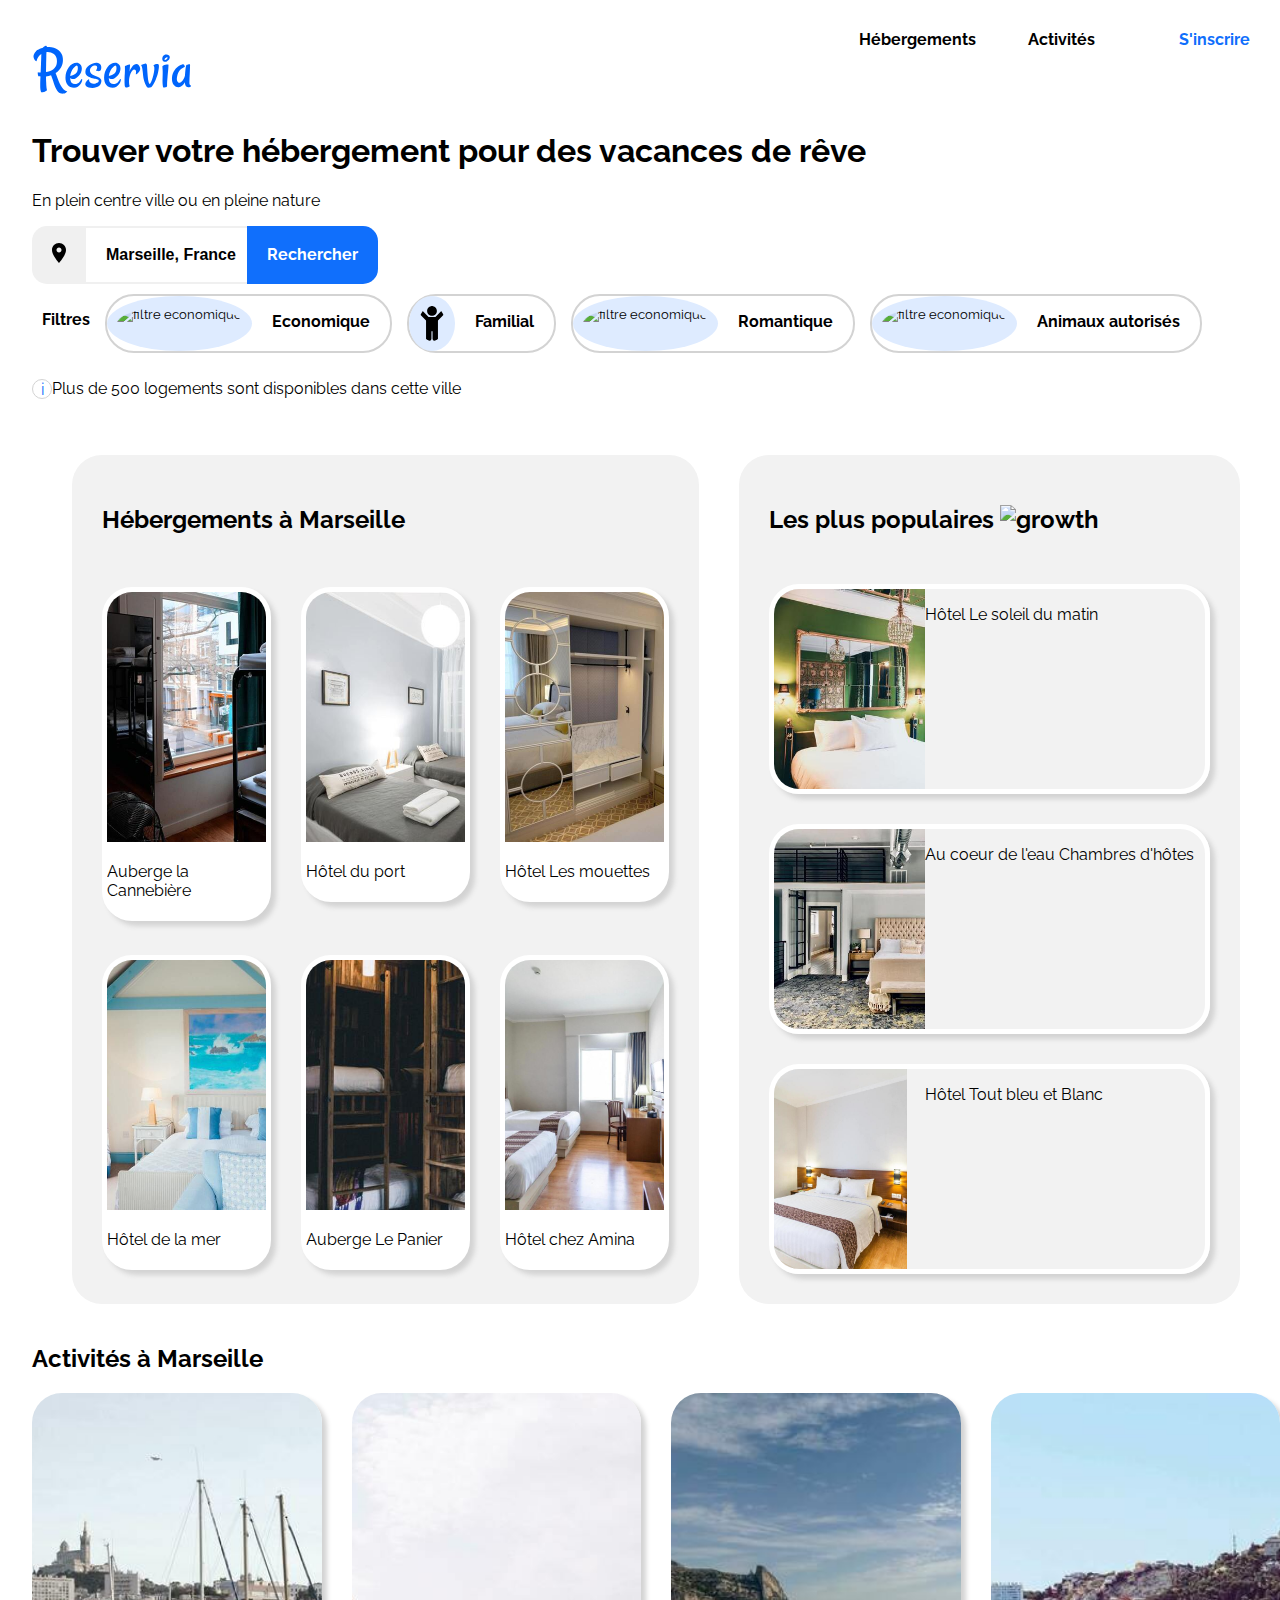
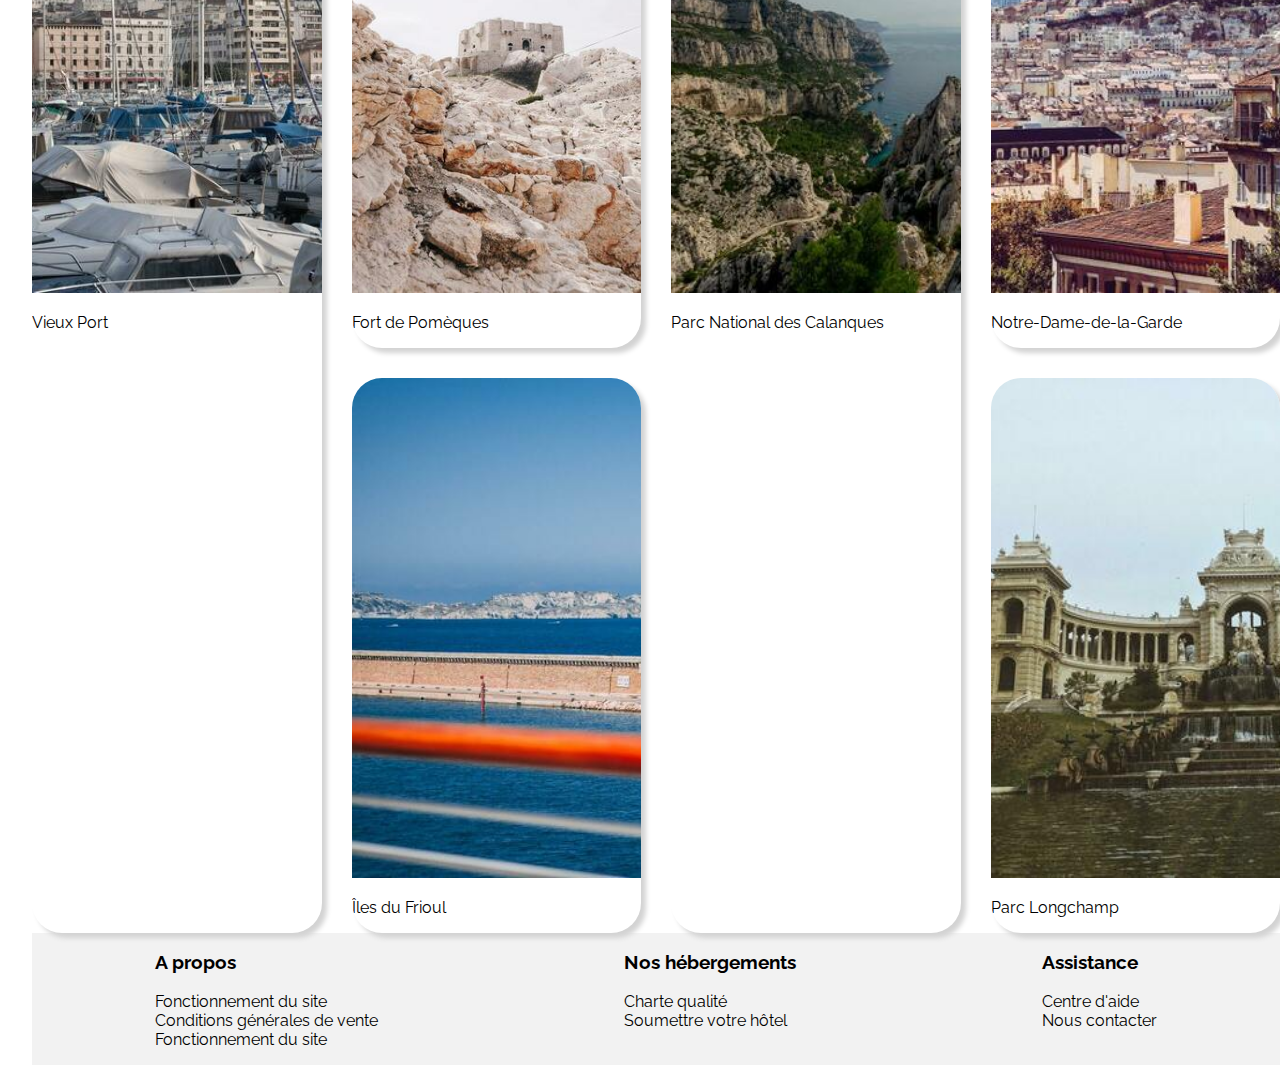
==== index.html @ 299ed6c2 "filtres v2" ====
﻿<!DOCTYPE html>

<html lang="fr">
<head>
    <meta charset="utf-8" />
    <meta name="description" content="Site de location d'hébergement." />
    <meta name="keywords" content="location,hébergement,activité" />
    <meta name="viewport" content="width=device-width, initial-scale=1">
    <title>Reservia</title>
    <link rel="stylesheet" href="https://fonts.googleapis.com/css?family=Raleway">
    <link href="css/main.css" media="screen" rel="stylesheet" type="text/css" />
</head>
<body>

    <header>
        <a class="home" href="#index">
            <img class="logo" src="img/Reservia.svg" alt="reservia logo">
        </a>

        <nav class="menu">
            <a class="menuButton" href="#hebergements">Hébergements</a>
            <a class="menuButton" href="#activity">Activités</a>
        </nav>

        <nav class="sign">
            <a href="#sign">S'inscrire</a>
        </nav>
    </header>

    <main>
        <h1>Trouver votre hébergement pour des vacances de rêve</h1>
        <p>En plein centre ville ou en pleine nature</p>

        <div class="search">
            <div class="geo">
                <img class="iconGeo" src="img/icon/room_black_24dp.svg" alt="geolocalisation" />
            </div>
            <input type="text" class="location" name="localisation" required maxlength="12" size="12" placeholder="Marseille, France" />
            <button type="submit" id="search">Rechercher</button>
        </div>

        <div class="filters">
            <p>
                Filtres
            </p>
            <button type="button" value="filtreEco" id="filtreEco" class="filter">
                <img class="icon" src="img/icon/bill-wave.svg" alt="filtre economique" />
                <p>Economique</p>
            </button>
            <button type="button" value="filtreEco" id="filtreFam" class="filter">
                <img class="icon" src="img/icon/child.svg" alt="filtre economique" />
                <p>Familial</p>
            </button>
            <button type="button" value="filtreEco" id="filtreRom" class="filter">
                <img class="icon" src="img/icon/heart.svg" alt="filtre economique" />
                <p>Romantique</p>
            </button>
            <button type="button" value="filtreEco" id="filtreAni" class="filter">
                <img class="icon" src="img/icon/Dog.svg" alt="filtre economique" />
                <p>Animaux autorisés</p>
            </button>
        </div>

        <div class="infoResult">
            <p class="info">i</p>
            <p>Plus de 500 logements sont disponibles dans cette ville</p>
        </div>

        <section class="housing" id="hebergements">
            <div class="mainHousing">
                <h2>Hébergements à Marseille</h2>
                <a href="#h01">
                    <div class="mainHouse" id="house01">

                        <img class="mainHouseImg" src="img/house/marcus-loke-WQJvWU_HZFo-unsplash.jpg" alt="house">
                        <div>
                            <p>Auberge la Cannebière</p>
                        </div>

                    </div>
                </a>
                <a href="#h02">
                    <div class="mainHouse">

                        <img class="mainHouseImg" src="img/house/fred-kleber-gTbaxaVLvsg-unsplash.jpg" alt="house">
                        <div>
                            <p>Hôtel du port</p>
                        </div>

                    </div>
                </a>
                <a href="#h03">
                    <div class="mainHouse">

                        <img class="mainHouseImg" src="img/house/reisetopia-B8WIgxA_PFU-unsplash.jpg" alt="house">
                        <div>
                            <p>Hôtel Les mouettes</p>
                        </div>

                    </div>
                </a>
                <a href="#h04">
                    <div class="mainHouse">

                        <img class="mainHouseImg" src="img/house/annie-spratt-Eg1qcIitAuA-unsplash.jpg" alt="house">
                        <div>
                            <p>Hôtel de la mer</p>
                        </div>

                    </div>
                </a>
                <a href="#h05">
                    <div class="mainHouse">

                        <img class="mainHouseImg" src="img/house/nicate-lee-kT-ZyaiwBe0-unsplash.jpg" alt="house">
                        <div>
                            <p>Auberge Le Panier</p>
                        </div>

                    </div>
                </a>
                <a href="#h06">
                    <div class="mainHouse">

                        <img class="mainHouseImg" src="img/house/febrian-zakaria-M6S1WvfW68A-unsplash.jpg" alt="house">
                        <div>
                            <p>Hôtel chez Amina</p>
                        </div>

                    </div>
                </a>

            </div>
            <div class="trendHousing">
                <h2>
                    Les plus populaires
                    <img class="trendIcon" src="img/Icon/growth.svg" alt="growth" />
                </h2>
                <a href="#h07">
                    <div class="trendHouse">
                        <img class="trendHouseImg" src="img/house/emile-guillemot-Bj_rcSC5XfE-unsplash.jpg" alt="house">
                        <div class="description">
                            <p>Hôtel Le soleil du matin</p>
                        </div>
                    </div>
                </a>
                <a href="#h08">
                    <div class="trendHouse">
                        <img class="trendHouseImg" src="img/house/aw-creative-VGs8z60yT2c-unsplash.jpg" alt="house">
                        <div class="description">
                            <p>Au coeur de l'eau Chambres d'hôtes</p>
                        </div>
                    </div>
                </a>
                <a href="#h09">
                    <div class="trendHouse">
                        <img class="trendHouseImg" src="img/house/febrian-zakaria-sjvU0THccQA-unsplash.jpg" alt="house">
                        <div class="description">
                            <p>Hôtel Tout bleu et Blanc</p>
                        </div>
                    </div>
                    </a>
            </div>
        </section>

        <section id="activity">
            <h2>Activités à Marseille</h2>
            <div class="activity">
                <div class="activities" id="act01">
                    <img class="activitiesImg" src="img/activity/reno-laithienne-QUgJhdY5Fyk-unsplash.jpg" alt="house">
                    <div class="description">
                        <p>Vieux Port</p>
                    </div>
                </div>
                <div class="activities" id="act02">
                        <img class="activitiesImg" src="img/activity/paul-hermann-QFTrLdQIRhI-unsplash.jpg" alt="house">
                        <div class="description">
                            <p>Fort de Pomèques</p>
                        </div>
                </div>
                <div class="activities" id="act03">
                        <img class="activitiesImg" src="img/activity/kevin-hikari-rV_Qd1l-VXg-unsplash.jpg" alt="house">
                        <div class="description">
                            <p>Îles du Frioul</p>
                        </div>
                </div>
                <div class="activities" id="act04">
                    <img class="activitiesImg" src="img/activity/kilyan-sockalingum-NR8-cBCN3aI-unsplash.jpg" alt="house">
                    <div class="description">
                        <p>Parc National des Calanques</p>
                    </div>
                </div>
                <div class="activities" id="act05">
                        <img class="activitiesImg" src="img/activity/florian-wehde-xW9e8gdotxI-unsplash.jpg" alt="house">
                        <div class="description">
                            <p>Notre-Dame-de-la-Garde</p>
                        </div>
                </div>
                <div class="activities" id="act06">
                        <img class="activitiesImg" src="img/activity/lena-paulin-wH2-EJoDcV0-unsplash.jpg" alt="house">
                        <div class="description">
                            <p>Parc Longchamp</p>
                        </div>
                </div>
            </div>
        </section>

    </main>

    <footer>
        <div>
            <h3>A propos</h3>
            <ul>
                <li><a href="#a">Fonctionnement du site</a></li>
                <li><a href="#b">Conditions générales de vente</a></li>
                <li><a href="#c">Fonctionnement du site</a></li>
            </ul>
        </div>
        <div>
            <h3>Nos hébergements</h3>
            <ul>
                <li><a href="#d">Charte qualité</a></li>
                <li><a href="#e">Soumettre votre hôtel</a></li>
            </ul>
        </div>
        <div>
            <h3>Assistance</h3>
            <ul>
                <li><a href="#f">Centre d'aide</a></li>
                <li><a href="#g">Nous contacter</a></li>
            </ul>
        </div>
    </footer>

</body>
</html>
---- css/main.css ----
html {
    font-size: 100%;
}
body {
    font-family: 'Raleway', sans-serif;
    margin: 0;
    margin-left: 2rem;
}
header {
    display: flex;
    
}

footer {
    display: flex;
    justify-content: space-around;
    width: 100%;
    background-color: rgb(242,242,242);
}

a {
    text-decoration: none;
    color: black;
}
nav {
    margin: 30px;
}
ul {
    list-style: none;
    padding: 0;
}

button {
    font-family: 'Raleway', sans-serif;
}
input {
    font-size: 1em;
    font-weight: bold;
    padding-left: 20px;
}
input::placeholder{
    color:black;
}
.logo {
    max-width: 100%;
    height: 75px;
    margin-top:2rem;
}

.home {
    order: 1;
    flex-grow: 1;
}

.menu {
    font-weight: bold;
    order: 2;
}

.sign {
    font-weight: bold;
    order: 3;
}
    .sign a {
        color: rgb(16,111,252);
    }
.menuButton {
    padding: 1.5rem 1.5rem;
    padding-top:28px;
    border-block-start: 2px solid transparent;
    background-color: transparent;
    
}

    .menuButton:hover {
        color: rgb(16,111,252);
        border-block-start: 2px solid rgb(16,111,252);
    }

.search {
    
    display: inline-flex;
}
.geo {
    background-color:rgb(240,240,240);
    border-radius: 15px 0 0 15px;
    padding: 15px 15px;   
}
.location {
    border: none;
    border-bottom: 2px solid rgb(240,240,240);
    border-top: 2px solid rgb(240,240,240);
    height: 52px;
    
}

#search {
    background-color: rgb(16,111,252);
    border: none;
    border-radius: 0 15px 15px 0;
    color: white;
    padding: 15px 20px;
    text-align: center;
    text-decoration: none;
    font-size: 1em;
    font-weight: bold;
    }

.icon {
    height: 35px;
    border-radius: 50%;
    padding: 10px;
    background-color: rgb(222,235,255);
}

.trendIcon {
    height: 30px;
}

.filters {
    display: flex;
    flex-wrap: wrap;
    margin: 10px;
    gap: 15px;
    
}

.filter {
    display: flex;
    border-radius: 29px;
    border: 2px solid lightgrey;
    padding: 0px;
    background-color: white;
    padding-right: 20px;
   
}
.filter p {
    vertical-align: middle;
    font-size: 16px;
    font-weight: bold;
    padding-left: 20px;
}
.filters p {
    font-weight: bold;
}
    .filter:hover {
        background-color: rgb(222,235,255);
    }

.info {
    height: 18px;
    width: 18px;
    border-radius: 50%;
    border: solid 1px lightgrey;
    text-align: center;
    color: rgb(16,111,252);
}

.infoResult {
    display: flex;
}

.housing {
    display: flex;
    gap: 40px;
    margin: 40px;
}

.mainHousing h2 {
    grid-column: 1/4;
}

.trendHousing h2 {
    grid-column: 1/2;
}

.mainHousing {
    display: grid;
    grid-template-columns: 1fr 1fr 1fr;
    grid-gap: 30px;
    width: 60%;
    background-color: rgb(242,242,242);
    border-radius: 30px;
    padding: 30px;
}

.mainHouse {
    background-color: white;
    border: solid white 5px;
    border-radius: 30px;
    box-shadow: 5px 5px 5px lightgrey;
    overflow: hidden;
}
.mainHouseImg {
    max-width: 100%;
    height: 250px;
    object-fit: cover;
    object-position: 20%;
}

.trendHousing {
    display: grid;
    grid-template: 1fr;
    background-color: rgb(242,242,242);
    border-radius: 30px;
    padding: 30px;
    grid-gap: 30px;
    
}


.trendHouse {
    display: grid;
    grid-template-columns:35% 65%;
    border: solid white 5px;
    border-radius: 30px;
    box-shadow: 5px 5px 5px lightgrey;
    overflow: hidden;
    height: 200px;

}


.trendHouseImg {
    max-width: 100%;
    height: 200px;
    object-fit: cover;
    object-position: 20% ;
}

.description {
    

}
.activity {
    display: grid;
    grid-template-columns: 1fr 1fr 1fr 1fr;
    grid-auto-rows: minmax(100px, auto);
    grid-gap: 30px;
    width: 100%;
}

.activities {
    overflow: hidden;
    border-radius: 30px;
    box-shadow: 5px 5px 5px lightgrey;
}

#act01 {
    grid-column: 1;
    grid-row: 1/3;
}

#act02 {
    grid-column: 2;
    grid-row: 1;
}

#act03 {
    grid-column: 2;
    grid-row: 2;
}

#act04 {
    grid-column: 3;
    grid-row: 1/3;
}

#act05 {
    grid-column: 4;
    grid-row: 1;
}

#act06 {
    grid-column: 4;
    grid-row: 2;
}

.activitiesImg {
    max-width: 100%;
    height: 500px;
    object-fit: cover;
    object-position: 20%;
}


/*Smartphone*/
@media (max-width: 767.98px) {
    header{
        width:100%;
    }
    main {
        margin: 5px;
    }

    header {
        flex-wrap: wrap;
        justify-content: space-between;
    }
    footer {
        display: block;
        
    }
    .logo {
        max-width: 100%;
        height: 75px;
        margin: 5px;
    }

    .home {
        order: 1;
    }

    .menu {
        order: 3;
        width: 100%;
        display: flex;
        justify-content: space-around;
    }

    .sign {
        order: 2;
        margin: 5px;
    }

    .menuButton {
        width: 100%;
        border-block-end: 2px solid lightgrey;
    }

        .menuButton:hover {
            color: rgb(16,111,252);
            border-block-start: hidden;
            border-block-end: 2px solid rgb(16,111,252);
        }

    .housing {
        display: flex;
        flex-wrap: wrap-reverse;
    }

    .mainHousing h2 {
        grid-column: 1/2;
    }

    .mainHousing {
        width: 100%;
        grid-template-columns: 1fr;
    }

    .mainHouse {
        width: 100%;
    }

    .trendHousing {
        width: 100%;
    }
    .activity {
        display: block;
        width:100%;
        
    }
    
}

/*Tablet*/
@media (max-width: 991.98px) {
}
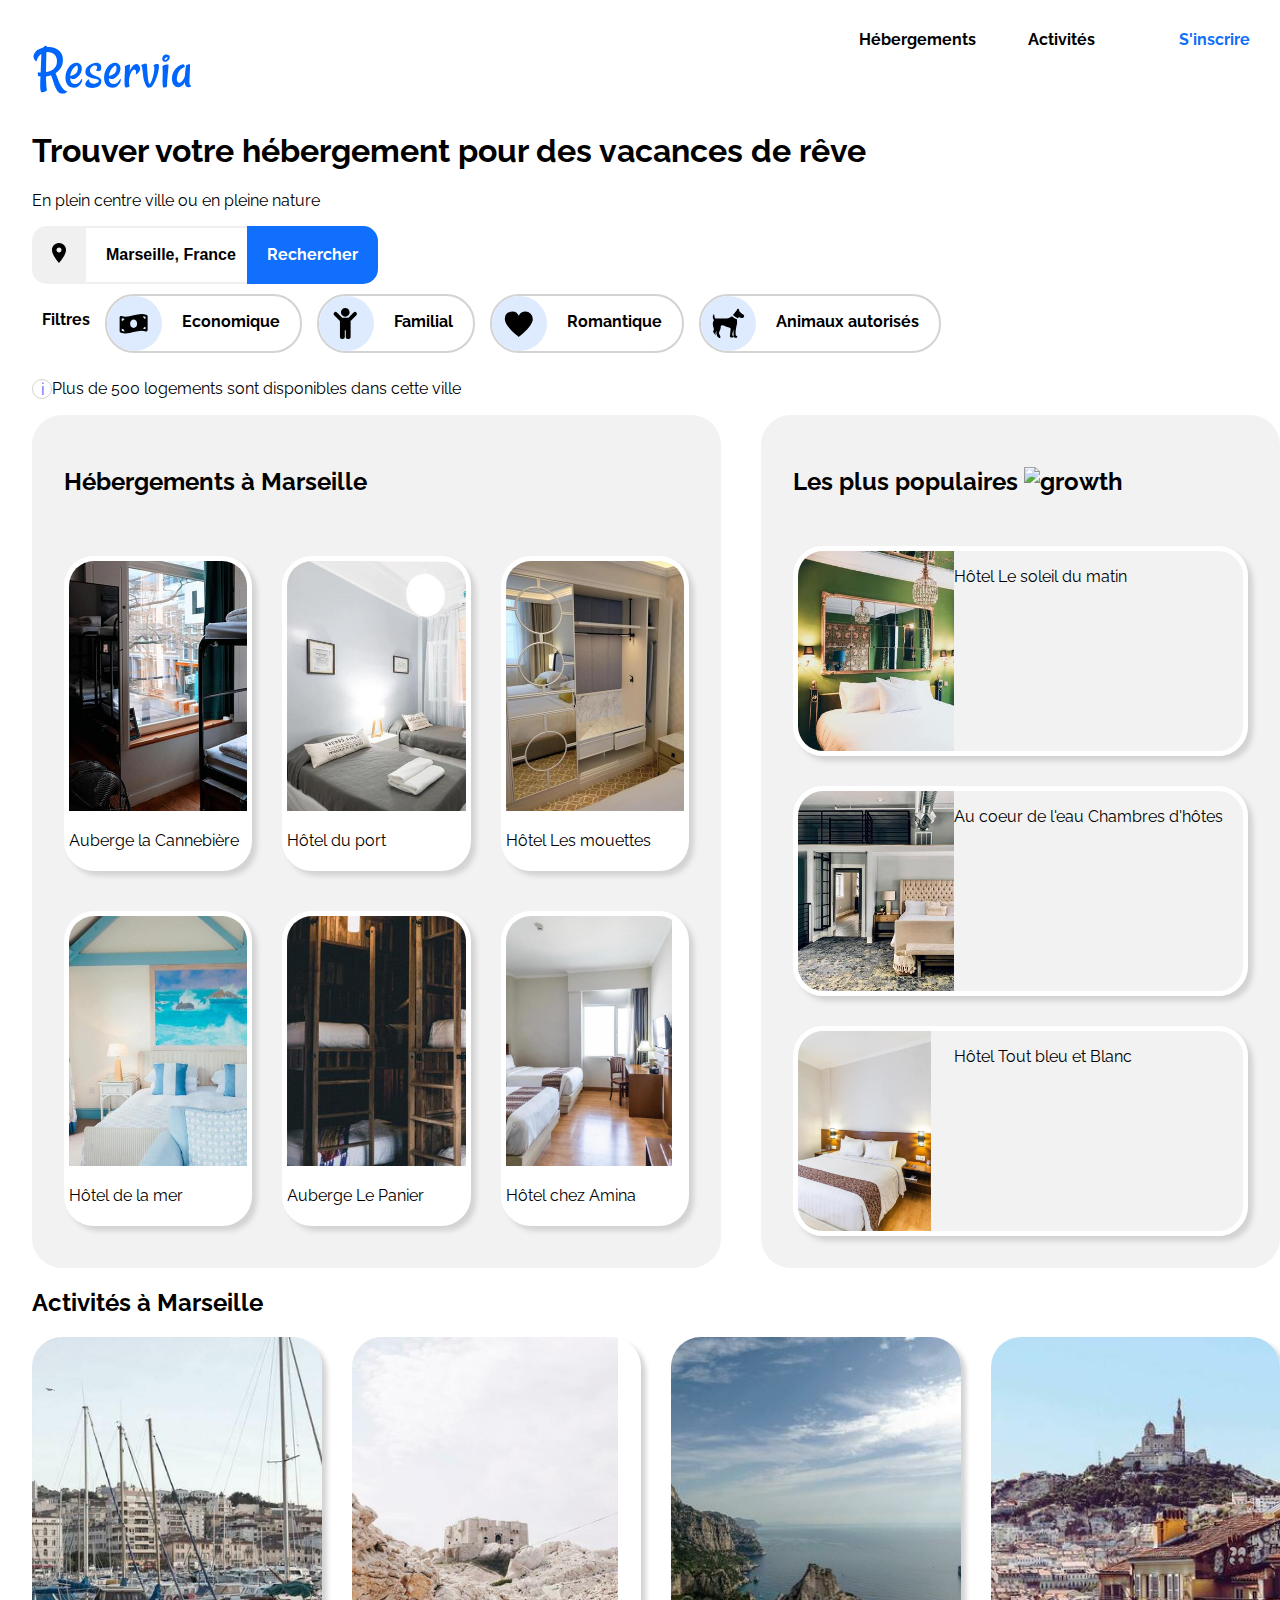
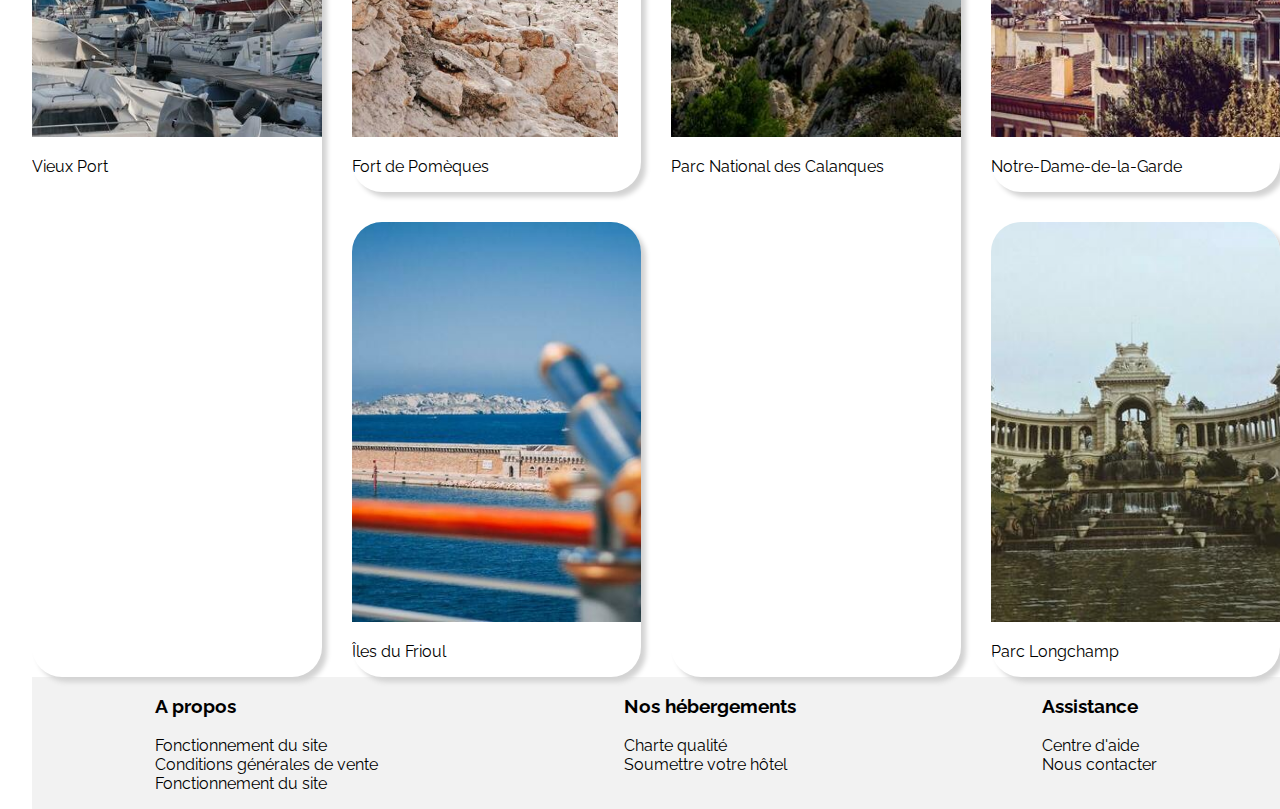
==== commit acbb2be8: "responsive smartphone v1" ====
--- a/index.html
+++ b/index.html
@@ -44,7 +44,7 @@
                 Filtres
             </p>
             <button type="button" value="filtreEco" id="filtreEco" class="filter">
-                <img class="icon" src="img/icon/bill-wave.svg" alt="filtre economique" />
+                <img class="icon" src="img/icon/money-bill-wave.svg" alt="filtre economique" />
                 <p>Economique</p>
             </button>
             <button type="button" value="filtreEco" id="filtreFam" class="filter">
--- a/css/main.css
+++ b/css/main.css
@@ -8,8 +8,7 @@
 }
 header {
     display: flex;
-    
-}
+    }
 
 footer {
     display: flex;
@@ -109,6 +108,7 @@
 .icon {
     height: 35px;
     border-radius: 50%;
+    border-color:transparent;
     padding: 10px;
     background-color: rgb(222,235,255);
 }
@@ -163,7 +163,7 @@
 .housing {
     display: flex;
     gap: 40px;
-    margin: 40px;
+    
 }
 
 .mainHousing h2 {
@@ -181,7 +181,7 @@
     width: 60%;
     background-color: rgb(242,242,242);
     border-radius: 30px;
-    padding: 30px;
+    padding: 2rem;
 }
 
 .mainHouse {
@@ -203,9 +203,8 @@
     grid-template: 1fr;
     background-color: rgb(242,242,242);
     border-radius: 30px;
-    padding: 30px;
     grid-gap: 30px;
-    
+    padding:2rem;
 }
 
 
@@ -278,19 +277,22 @@
 
 .activitiesImg {
     max-width: 100%;
-    height: 500px;
+    height: 400px;
     object-fit: cover;
-    object-position: 20%;
+    
 }
 
 
 /*Smartphone*/
 @media (max-width: 767.98px) {
+    body {
+        margin-left: 0rem;
+    }
     header{
         width:100%;
     }
     main {
-        margin: 5px;
+        
     }
 
     header {
@@ -344,8 +346,10 @@
     }
 
     .mainHousing {
-        width: 100%;
-        grid-template-columns: 1fr;
+        display: block;
+        width: 100%;
+        padding: 1rem;
+        background-color: white;
     }
 
     .mainHouse {
@@ -353,7 +357,11 @@
     }
 
     .trendHousing {
-        width: 100%;
+        display: block;
+        width: 100%;
+        background-color: rgb(242,242,242);
+        border-radius: 0;
+        padding: 1rem;
     }
     .activity {
         display: block;
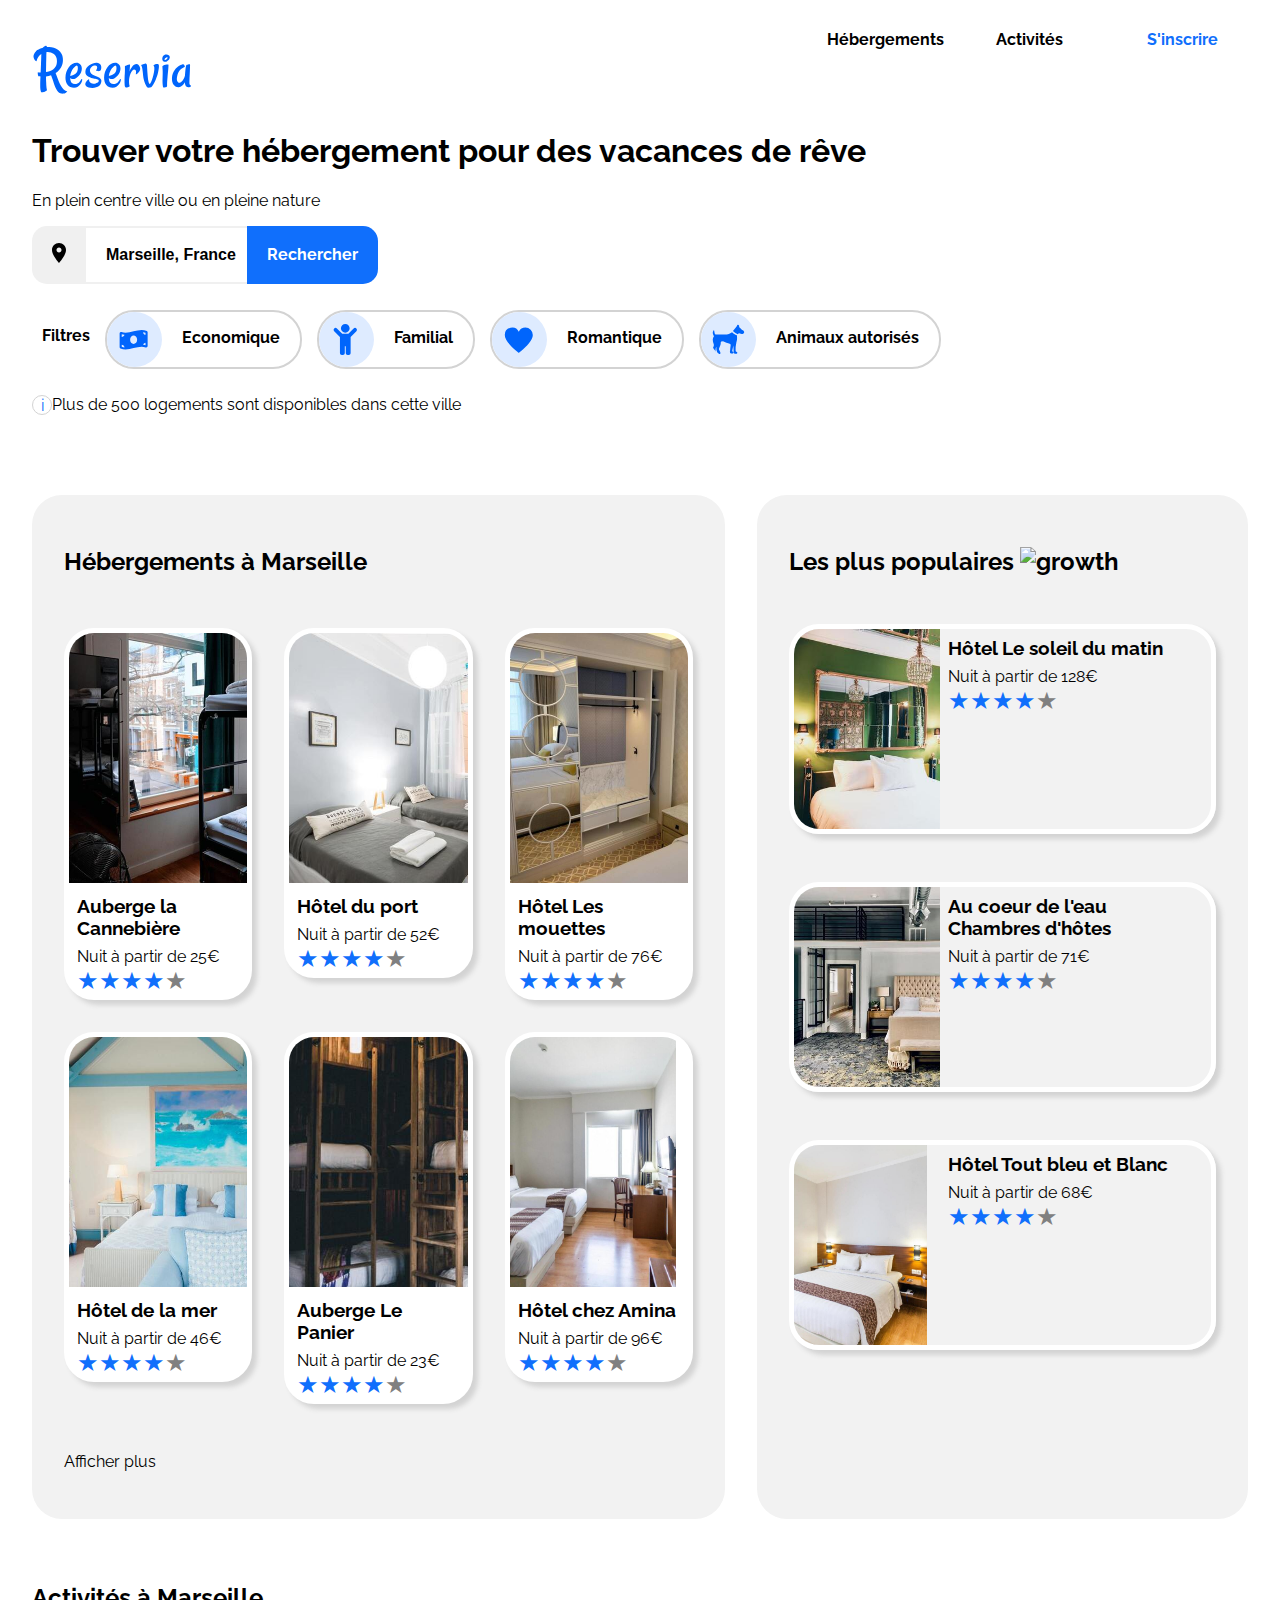
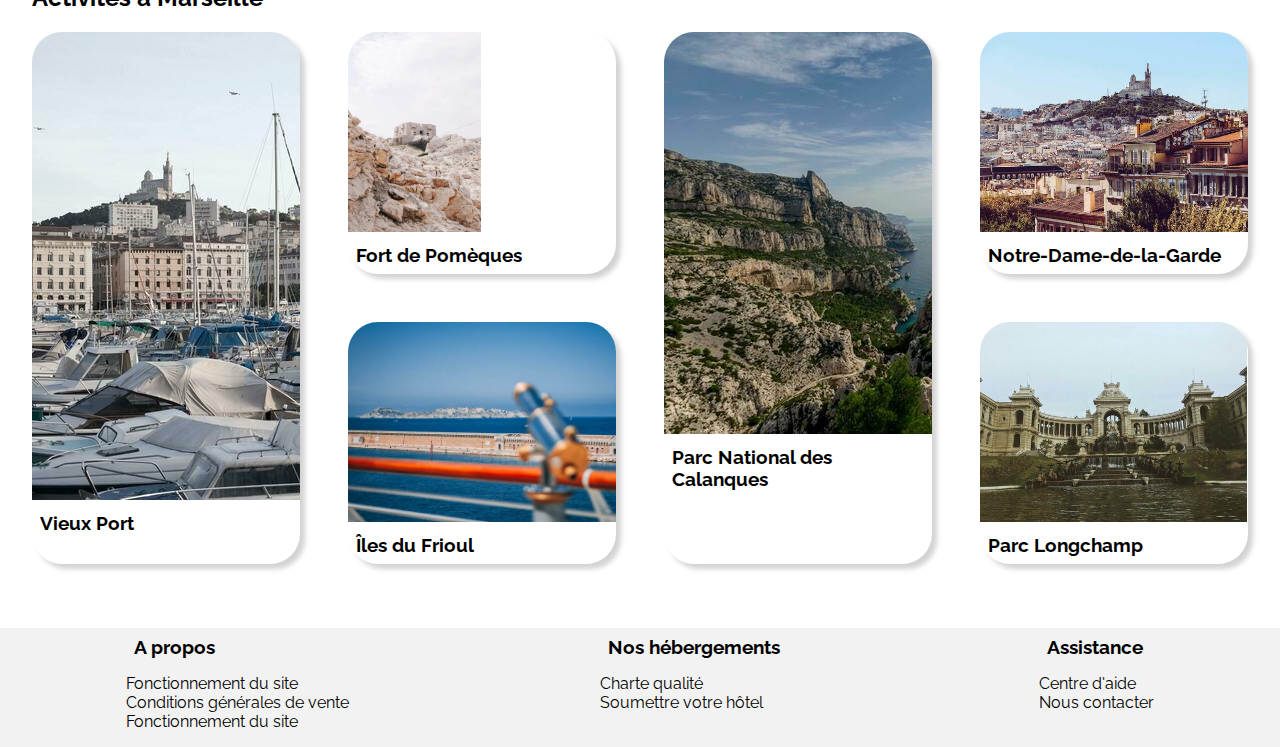
==== commit a3488562: "update vignette et margin" ====
--- a/index.html
+++ b/index.html
@@ -67,70 +67,84 @@
         </div>
 
         <section class="housing" id="hebergements">
+            
             <div class="mainHousing">
                 <h2>Hébergements à Marseille</h2>
                 <a href="#h01">
                     <div class="mainHouse" id="house01">
-
                         <img class="mainHouseImg" src="img/house/marcus-loke-WQJvWU_HZFo-unsplash.jpg" alt="house">
-                        <div>
-                            <p>Auberge la Cannebière</p>
-                        </div>
-
+                        <div class="description">
+                            <h3>Auberge la Cannebière</h3>
+                            <p>Nuit à partir de 25€</p>
+                            <div class="rating">
+                                <span class="fullStar">★</span><span class="fullStar">★</span><span class="fullStar">★</span><span class="fullStar">★</span><span class="emptyStar">★</span>
+                            </div>
+                        </div>
                     </div>
                 </a>
                 <a href="#h02">
                     <div class="mainHouse">
-
                         <img class="mainHouseImg" src="img/house/fred-kleber-gTbaxaVLvsg-unsplash.jpg" alt="house">
-                        <div>
-                            <p>Hôtel du port</p>
-                        </div>
-
+                        <div class="description">
+                            <h3>Hôtel du port</h3>
+                            <p>Nuit à partir de 52€</p>
+                            <div class="rating">
+                                <span class="fullStar">★</span><span class="fullStar">★</span><span class="fullStar">★</span><span class="fullStar">★</span><span class="emptyStar">★</span>
+                            </div>
+                        </div>
                     </div>
                 </a>
                 <a href="#h03">
                     <div class="mainHouse">
-
                         <img class="mainHouseImg" src="img/house/reisetopia-B8WIgxA_PFU-unsplash.jpg" alt="house">
-                        <div>
-                            <p>Hôtel Les mouettes</p>
-                        </div>
-
+                        <div class="description">
+                            <h3>Hôtel Les mouettes</h3>
+                            <p>Nuit à partir de 76€</p>
+                            <div class="rating">
+                                <span class="fullStar">★</span><span class="fullStar">★</span><span class="fullStar">★</span><span class="fullStar">★</span><span class="emptyStar">★</span>
+                            </div>
+                        </div>
                     </div>
                 </a>
                 <a href="#h04">
                     <div class="mainHouse">
-
                         <img class="mainHouseImg" src="img/house/annie-spratt-Eg1qcIitAuA-unsplash.jpg" alt="house">
-                        <div>
-                            <p>Hôtel de la mer</p>
-                        </div>
-
+                        <div class="description">
+                            <h3>Hôtel de la mer</h3>
+                            <p>Nuit à partir de 46€</p>
+                            <div class="rating">
+                                <span class="fullStar">★</span><span class="fullStar">★</span><span class="fullStar">★</span><span class="fullStar">★</span><span class="emptyStar">★</span>
+                            </div>
+                        </div>
                     </div>
                 </a>
                 <a href="#h05">
                     <div class="mainHouse">
-
                         <img class="mainHouseImg" src="img/house/nicate-lee-kT-ZyaiwBe0-unsplash.jpg" alt="house">
-                        <div>
-                            <p>Auberge Le Panier</p>
-                        </div>
-
+                        <div class="description">
+                            <h3>Auberge Le Panier</h3>
+                            <p>Nuit à partir de 23€</p>
+                            <div class="rating">
+                                <span class="fullStar">★</span><span class="fullStar">★</span><span class="fullStar">★</span><span class="fullStar">★</span><span class="emptyStar">★</span>
+                            </div>
+                        </div>
                     </div>
                 </a>
                 <a href="#h06">
                     <div class="mainHouse">
-
                         <img class="mainHouseImg" src="img/house/febrian-zakaria-M6S1WvfW68A-unsplash.jpg" alt="house">
-                        <div>
-                            <p>Hôtel chez Amina</p>
-                        </div>
-
-                    </div>
-                </a>
-
-            </div>
+                        <div class="description">
+                            <h3>Hôtel chez Amina</h3>
+                            <p>Nuit à partir de 96€</p>
+                            <div class="rating">
+                                <span class="fullStar">★</span><span class="fullStar">★</span><span class="fullStar">★</span><span class="fullStar">★</span><span class="emptyStar">★</span>
+                            </div>
+                        </div>
+                    </div>
+                </a>
+                <p>Afficher plus</p>
+            </div>
+            
             <div class="trendHousing">
                 <h2>
                     Les plus populaires
@@ -140,7 +154,11 @@
                     <div class="trendHouse">
                         <img class="trendHouseImg" src="img/house/emile-guillemot-Bj_rcSC5XfE-unsplash.jpg" alt="house">
                         <div class="description">
-                            <p>Hôtel Le soleil du matin</p>
+                            <h3>Hôtel Le soleil du matin</h3>
+                            <p>Nuit à partir de 128€</p>
+                            <div class="rating">
+                                <span class="fullStar">★</span><span class="fullStar">★</span><span class="fullStar">★</span><span class="fullStar">★</span><span class="emptyStar">★</span>
+                            </div>
                         </div>
                     </div>
                 </a>
@@ -148,7 +166,11 @@
                     <div class="trendHouse">
                         <img class="trendHouseImg" src="img/house/aw-creative-VGs8z60yT2c-unsplash.jpg" alt="house">
                         <div class="description">
-                            <p>Au coeur de l'eau Chambres d'hôtes</p>
+                            <h3>Au coeur de l'eau Chambres d'hôtes</h3>
+                            <p>Nuit à partir de 71€</p>
+                            <div class="rating">
+                                <span class="fullStar">★</span><span class="fullStar">★</span><span class="fullStar">★</span><span class="fullStar">★</span><span class="emptyStar">★</span>
+                            </div>
                         </div>
                     </div>
                 </a>
@@ -156,10 +178,14 @@
                     <div class="trendHouse">
                         <img class="trendHouseImg" src="img/house/febrian-zakaria-sjvU0THccQA-unsplash.jpg" alt="house">
                         <div class="description">
-                            <p>Hôtel Tout bleu et Blanc</p>
-                        </div>
-                    </div>
-                    </a>
+                            <h3>Hôtel Tout bleu et Blanc</h3>
+                            <p>Nuit à partir de 68€</p>
+                            <div class="rating">
+                                <span class="fullStar">★</span><span class="fullStar">★</span><span class="fullStar">★</span><span class="fullStar">★</span><span class="emptyStar">★</span>
+                            </div>
+                        </div>
+                    </div>
+                </a>
             </div>
         </section>
 
@@ -167,40 +193,28 @@
             <h2>Activités à Marseille</h2>
             <div class="activity">
                 <div class="activities" id="act01">
-                    <img class="activitiesImg" src="img/activity/reno-laithienne-QUgJhdY5Fyk-unsplash.jpg" alt="house">
-                    <div class="description">
-                        <p>Vieux Port</p>
-                    </div>
+                    <img class="activitiesImgB" src="img/activity/reno-laithienne-QUgJhdY5Fyk-unsplash.jpg" alt="house">
+                    <h3>Vieux Port</h3>
                 </div>
                 <div class="activities" id="act02">
-                        <img class="activitiesImg" src="img/activity/paul-hermann-QFTrLdQIRhI-unsplash.jpg" alt="house">
-                        <div class="description">
-                            <p>Fort de Pomèques</p>
-                        </div>
+                    <img class="activitiesImgS" src="img/activity/paul-hermann-QFTrLdQIRhI-unsplash.jpg" alt="house">
+                    <h3>Fort de Pomèques</h3>
                 </div>
                 <div class="activities" id="act03">
-                        <img class="activitiesImg" src="img/activity/kevin-hikari-rV_Qd1l-VXg-unsplash.jpg" alt="house">
-                        <div class="description">
-                            <p>Îles du Frioul</p>
-                        </div>
+                    <img class="activitiesImgS" src="img/activity/kevin-hikari-rV_Qd1l-VXg-unsplash.jpg" alt="house">
+                    <h3>Îles du Frioul</h3>
                 </div>
                 <div class="activities" id="act04">
-                    <img class="activitiesImg" src="img/activity/kilyan-sockalingum-NR8-cBCN3aI-unsplash.jpg" alt="house">
-                    <div class="description">
-                        <p>Parc National des Calanques</p>
-                    </div>
+                    <img class="activitiesImgB" src="img/activity/kilyan-sockalingum-NR8-cBCN3aI-unsplash.jpg" alt="house">
+                    <h3>Parc National des Calanques</h3>
                 </div>
                 <div class="activities" id="act05">
-                        <img class="activitiesImg" src="img/activity/florian-wehde-xW9e8gdotxI-unsplash.jpg" alt="house">
-                        <div class="description">
-                            <p>Notre-Dame-de-la-Garde</p>
-                        </div>
+                    <img class="activitiesImgS" src="img/activity/florian-wehde-xW9e8gdotxI-unsplash.jpg" alt="house">
+                    <h3>Notre-Dame-de-la-Garde</h3>
                 </div>
                 <div class="activities" id="act06">
-                        <img class="activitiesImg" src="img/activity/lena-paulin-wH2-EJoDcV0-unsplash.jpg" alt="house">
-                        <div class="description">
-                            <p>Parc Longchamp</p>
-                        </div>
+                    <img class="activitiesImgS" src="img/activity/lena-paulin-wH2-EJoDcV0-unsplash.jpg" alt="house">
+                    <h3>Parc Longchamp</h3>
                 </div>
             </div>
         </section>
--- a/css/main.css
+++ b/css/main.css
@@ -1,45 +1,67 @@
 html {
     font-size: 100%;
 }
+
 body {
     font-family: 'Raleway', sans-serif;
     margin: 0;
+}
+
+header {
+    display: flex;
     margin-left: 2rem;
-}
-header {
-    display: flex;
-    }
+    margin-right: 2rem;
+}
+
+main {
+    margin-left: 2rem;
+    margin-right: 2rem;
+}
 
 footer {
     display: flex;
     justify-content: space-around;
     width: 100%;
     background-color: rgb(242,242,242);
+    margin-top:4rem;
+}
+
+h3{
+    margin:0.5rem;
 }
 
 a {
     text-decoration: none;
     color: black;
 }
+
 nav {
     margin: 30px;
 }
+
 ul {
     list-style: none;
     padding: 0;
 }
 
+span{
+    font-size:1.5em;
+}
+
 button {
     font-family: 'Raleway', sans-serif;
 }
+
 input {
     font-size: 1em;
     font-weight: bold;
     padding-left: 20px;
 }
+
 input::placeholder{
     color:black;
 }
+
 .logo {
     max-width: 100%;
     height: 75px;
@@ -63,28 +85,30 @@
     .sign a {
         color: rgb(16,111,252);
     }
+
 .menuButton {
     padding: 1.5rem 1.5rem;
-    padding-top:28px;
+    padding-top:1.75rem;
     border-block-start: 2px solid transparent;
     background-color: transparent;
     
 }
-
     .menuButton:hover {
         color: rgb(16,111,252);
         border-block-start: 2px solid rgb(16,111,252);
     }
 
 .search {
-    
     display: inline-flex;
-}
+    margin-bottom: 1rem;
+}
+
 .geo {
     background-color:rgb(240,240,240);
     border-radius: 15px 0 0 15px;
     padding: 15px 15px;   
 }
+
 .location {
     border: none;
     border-bottom: 2px solid rgb(240,240,240);
@@ -103,7 +127,7 @@
     text-decoration: none;
     font-size: 1em;
     font-weight: bold;
-    }
+}
 
 .icon {
     height: 35px;
@@ -115,14 +139,14 @@
 
 .trendIcon {
     height: 30px;
+    
 }
 
 .filters {
     display: flex;
     flex-wrap: wrap;
     margin: 10px;
-    gap: 15px;
-    
+    gap: 15px;  
 }
 
 .filter {
@@ -131,8 +155,7 @@
     border: 2px solid lightgrey;
     padding: 0px;
     background-color: white;
-    padding-right: 20px;
-   
+    padding-right: 20px;  
 }
 .filter p {
     vertical-align: middle;
@@ -140,6 +163,7 @@
     font-weight: bold;
     padding-left: 20px;
 }
+
 .filters p {
     font-weight: bold;
 }
@@ -158,27 +182,39 @@
 
 .infoResult {
     display: flex;
+    margin-bottom: 4rem;
+}
+
+.description p {
+    margin: 0;
+    margin-left: 0.5rem;
+}
+
+.rating{
+    margin-left:0.5rem;
+}
+.fullStar {
+    color: rgb(16,111,252);
+}
+.emptyStar{
+    color:grey;
 }
 
 .housing {
     display: flex;
-    gap: 40px;
-    
+    gap: 2rem;
+    margin-bottom: 4rem;
 }
 
 .mainHousing h2 {
     grid-column: 1/4;
-}
-
-.trendHousing h2 {
-    grid-column: 1/2;
 }
 
 .mainHousing {
     display: grid;
     grid-template-columns: 1fr 1fr 1fr;
-    grid-gap: 30px;
-    width: 60%;
+    grid-gap: 2rem;
+    width: 75%;
     background-color: rgb(242,242,242);
     border-radius: 30px;
     padding: 2rem;
@@ -199,26 +235,21 @@
 }
 
 .trendHousing {
-    display: grid;
-    grid-template: 1fr;
     background-color: rgb(242,242,242);
     border-radius: 30px;
-    grid-gap: 30px;
     padding:2rem;
 }
-
 
 .trendHouse {
     display: grid;
-    grid-template-columns:35% 65%;
+    grid-template-columns: 35% 65%;
     border: solid white 5px;
     border-radius: 30px;
     box-shadow: 5px 5px 5px lightgrey;
     overflow: hidden;
     height: 200px;
-
-}
-
+    margin-top: 3rem;
+}
 
 .trendHouseImg {
     max-width: 100%;
@@ -227,15 +258,11 @@
     object-position: 20% ;
 }
 
-.description {
-    
-
-}
 .activity {
     display: grid;
-    grid-template-columns: 1fr 1fr 1fr 1fr;
+    grid-template-columns:repeat(4, 1fr);
     grid-auto-rows: minmax(100px, auto);
-    grid-gap: 30px;
+    grid-gap: 3rem;
     width: 100%;
 }
 
@@ -275,11 +302,17 @@
     grid-row: 2;
 }
 
-.activitiesImg {
+.activitiesImgS {
     max-width: 100%;
-    height: 400px;
+    height: 200px;
     object-fit: cover;
-    
+    object-position: 20%;
+}
+activitiesImgB {
+    max-width: 100%;
+    height: 500px;
+    object-fit: cover;
+    object-position: 20%;
 }
 
 
@@ -357,7 +390,6 @@
     }
 
     .trendHousing {
-        display: block;
         width: 100%;
         background-color: rgb(242,242,242);
         border-radius: 0;
@@ -366,7 +398,6 @@
     .activity {
         display: block;
         width:100%;
-        
     }
     
 }
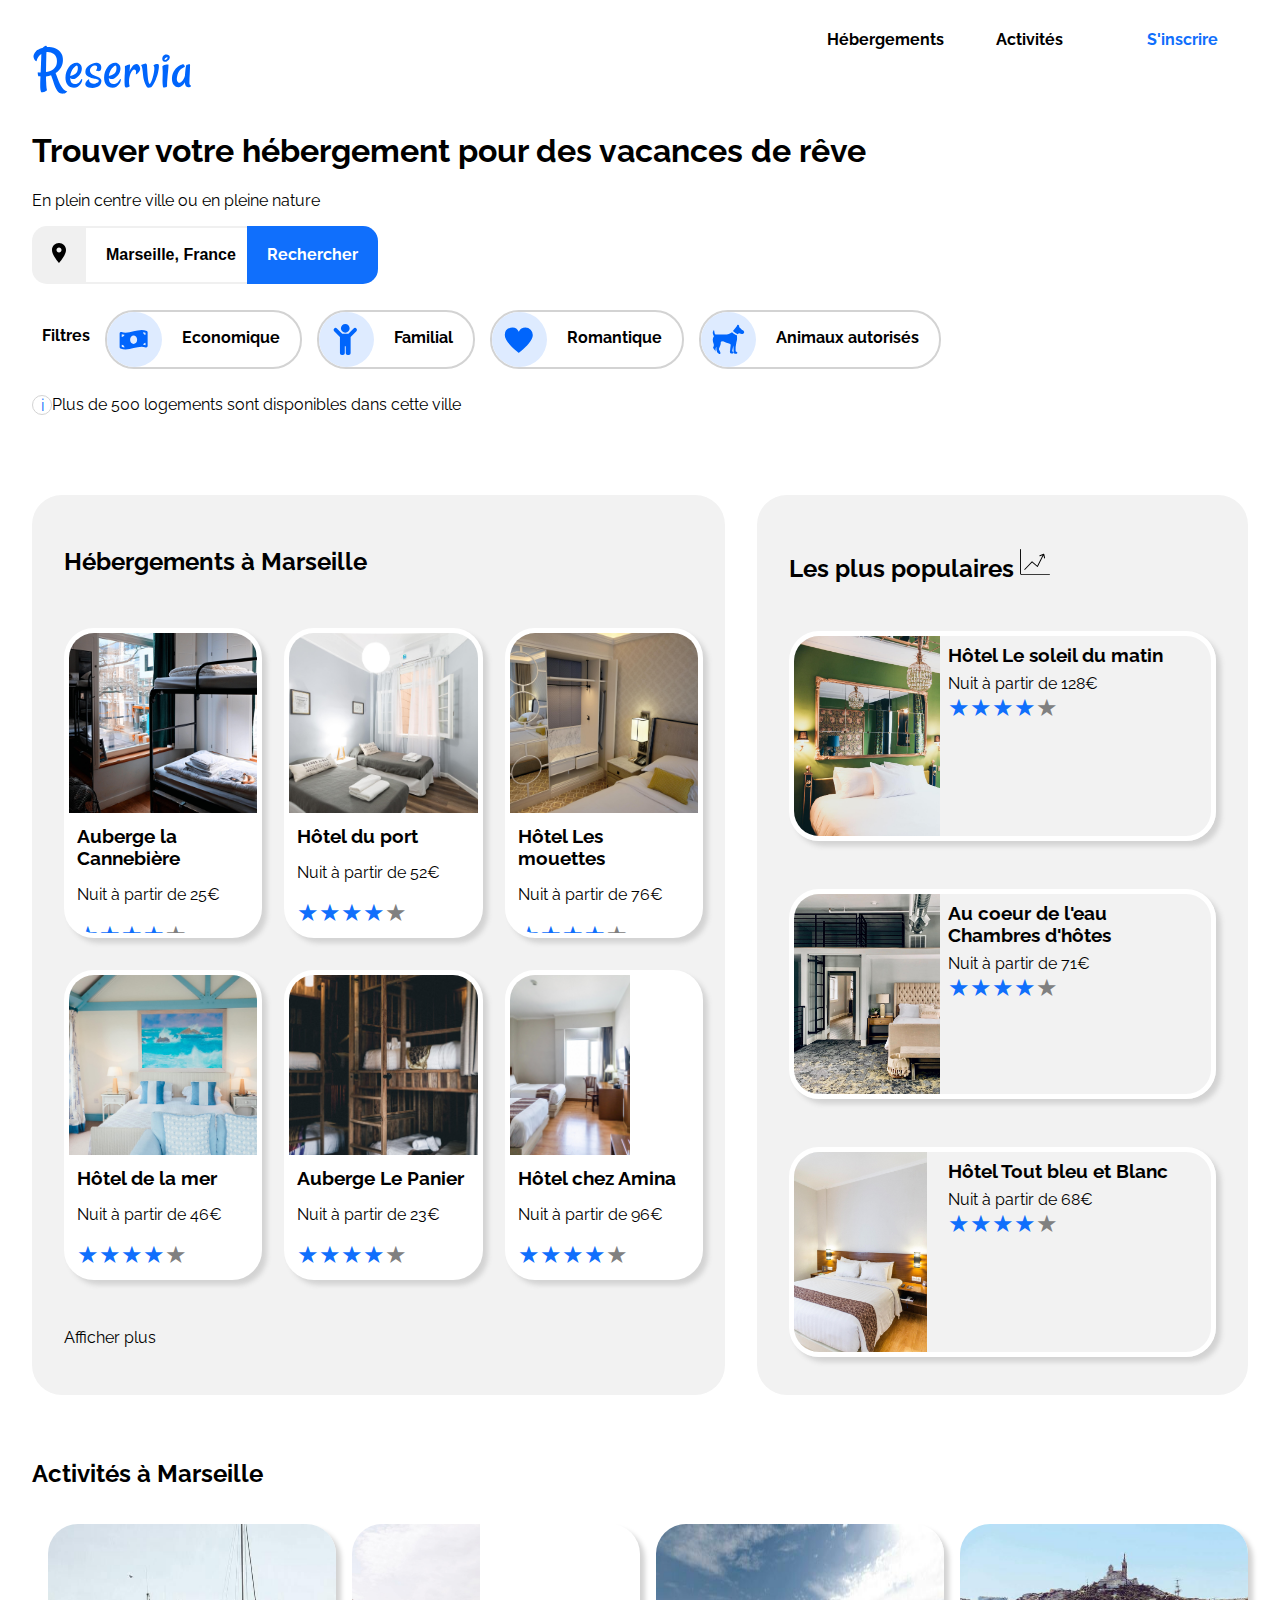
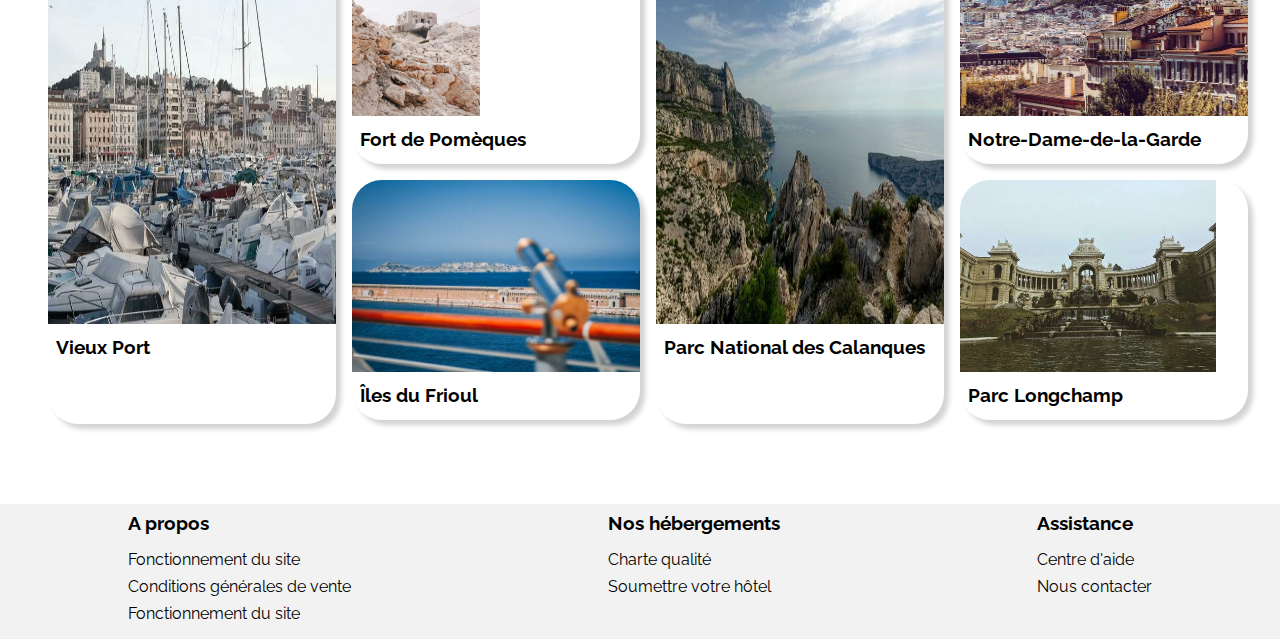
==== commit fc57f478: "Responsive update" ====
--- a/index.html
+++ b/index.html
@@ -73,7 +73,7 @@
                 <a href="#h01">
                     <div class="mainHouse" id="house01">
                         <img class="mainHouseImg" src="img/house/marcus-loke-WQJvWU_HZFo-unsplash.jpg" alt="house">
-                        <div class="description">
+                        <div class="descriptionMainHouse">
                             <h3>Auberge la Cannebière</h3>
                             <p>Nuit à partir de 25€</p>
                             <div class="rating">
@@ -85,7 +85,7 @@
                 <a href="#h02">
                     <div class="mainHouse">
                         <img class="mainHouseImg" src="img/house/fred-kleber-gTbaxaVLvsg-unsplash.jpg" alt="house">
-                        <div class="description">
+                        <div class="descriptionMainHouse">
                             <h3>Hôtel du port</h3>
                             <p>Nuit à partir de 52€</p>
                             <div class="rating">
@@ -97,7 +97,7 @@
                 <a href="#h03">
                     <div class="mainHouse">
                         <img class="mainHouseImg" src="img/house/reisetopia-B8WIgxA_PFU-unsplash.jpg" alt="house">
-                        <div class="description">
+                        <div class="descriptionMainHouse">
                             <h3>Hôtel Les mouettes</h3>
                             <p>Nuit à partir de 76€</p>
                             <div class="rating">
@@ -109,7 +109,7 @@
                 <a href="#h04">
                     <div class="mainHouse">
                         <img class="mainHouseImg" src="img/house/annie-spratt-Eg1qcIitAuA-unsplash.jpg" alt="house">
-                        <div class="description">
+                        <div class="descriptionMainHouse">
                             <h3>Hôtel de la mer</h3>
                             <p>Nuit à partir de 46€</p>
                             <div class="rating">
@@ -121,7 +121,7 @@
                 <a href="#h05">
                     <div class="mainHouse">
                         <img class="mainHouseImg" src="img/house/nicate-lee-kT-ZyaiwBe0-unsplash.jpg" alt="house">
-                        <div class="description">
+                        <div class="descriptionMainHouse">
                             <h3>Auberge Le Panier</h3>
                             <p>Nuit à partir de 23€</p>
                             <div class="rating">
@@ -133,7 +133,7 @@
                 <a href="#h06">
                     <div class="mainHouse">
                         <img class="mainHouseImg" src="img/house/febrian-zakaria-M6S1WvfW68A-unsplash.jpg" alt="house">
-                        <div class="description">
+                        <div class="descriptionMainHouse">
                             <h3>Hôtel chez Amina</h3>
                             <p>Nuit à partir de 96€</p>
                             <div class="rating">
@@ -148,7 +148,7 @@
             <div class="trendHousing">
                 <h2>
                     Les plus populaires
-                    <img class="trendIcon" src="img/Icon/growth.svg" alt="growth" />
+                    <img class="trendIcon" src="img/icon/growth.svg" alt="growth" />
                 </h2>
                 <a href="#h07">
                     <div class="trendHouse">
@@ -192,29 +192,33 @@
         <section id="activity">
             <h2>Activités à Marseille</h2>
             <div class="activity">
-                <div class="activities" id="act01">
-                    <img class="activitiesImgB" src="img/activity/reno-laithienne-QUgJhdY5Fyk-unsplash.jpg" alt="house">
+                <div class="activitiesBig" id="act01">
+                    <img class="activitiesImg" src="img/activity/reno-laithienne-QUgJhdY5Fyk-unsplash.jpg" alt="house">
                     <h3>Vieux Port</h3>
                 </div>
-                <div class="activities" id="act02">
-                    <img class="activitiesImgS" src="img/activity/paul-hermann-QFTrLdQIRhI-unsplash.jpg" alt="house">
-                    <h3>Fort de Pomèques</h3>
-                </div>
-                <div class="activities" id="act03">
-                    <img class="activitiesImgS" src="img/activity/kevin-hikari-rV_Qd1l-VXg-unsplash.jpg" alt="house">
-                    <h3>Îles du Frioul</h3>
-                </div>
-                <div class="activities" id="act04">
-                    <img class="activitiesImgB" src="img/activity/kilyan-sockalingum-NR8-cBCN3aI-unsplash.jpg" alt="house">
+                <div class="containerAct">
+                    <div class="activitiesSmall" id="act02">
+                        <img class="activitiesImg" src="img/activity/paul-hermann-QFTrLdQIRhI-unsplash.jpg" alt="house">
+                        <h3>Fort de Pomèques</h3>
+                    </div>
+                    <div class="activitiesSmall" id="act03">
+                        <img class="activitiesImg" src="img/activity/kevin-hikari-rV_Qd1l-VXg-unsplash.jpg" alt="house">
+                        <h3>Îles du Frioul</h3>
+                    </div>
+                </div>
+                <div class="activitiesBig" id="act04">
+                    <img class="activitiesImg" src="img/activity/kilyan-sockalingum-NR8-cBCN3aI-unsplash.jpg" alt="house">
                     <h3>Parc National des Calanques</h3>
                 </div>
-                <div class="activities" id="act05">
-                    <img class="activitiesImgS" src="img/activity/florian-wehde-xW9e8gdotxI-unsplash.jpg" alt="house">
-                    <h3>Notre-Dame-de-la-Garde</h3>
-                </div>
-                <div class="activities" id="act06">
-                    <img class="activitiesImgS" src="img/activity/lena-paulin-wH2-EJoDcV0-unsplash.jpg" alt="house">
-                    <h3>Parc Longchamp</h3>
+                <div class="containerAct">
+                    <div class="activitiesSmall" id="act05">
+                        <img class="activitiesImg" src="img/activity/florian-wehde-xW9e8gdotxI-unsplash.jpg" alt="house">
+                        <h3>Notre-Dame-de-la-Garde</h3>
+                    </div>
+                    <div class="activitiesSmall" id="act06">
+                        <img class="activitiesImg" src="img/activity/lena-paulin-wH2-EJoDcV0-unsplash.jpg" alt="house">
+                        <h3>Parc Longchamp</h3>
+                    </div>
                 </div>
             </div>
         </section>
--- a/css/main.css
+++ b/css/main.css
@@ -5,6 +5,10 @@
 body {
     font-family: 'Raleway', sans-serif;
     margin: 0;
+}
+
+img {
+    max-width: 100%;
 }
 
 header {
@@ -56,6 +60,10 @@
     font-size: 1em;
     font-weight: bold;
     padding-left: 20px;
+}
+
+li{
+    margin:0.5rem;
 }
 
 input::placeholder{
@@ -127,6 +135,7 @@
     text-decoration: none;
     font-size: 1em;
     font-weight: bold;
+    cursor: pointer;
 }
 
 .icon {
@@ -225,15 +234,23 @@
     border: solid white 5px;
     border-radius: 30px;
     box-shadow: 5px 5px 5px lightgrey;
-    overflow: hidden;
-}
+    overflow:hidden;
+    width: 100%;
+    height: 300px;
+}
+
+.descriptionMainHouse {
+    height: 40%;
+    
+}
+.descriptionMainHouse p{
+    margin-left:0.5rem;
+}
+
 .mainHouseImg {
-    max-width: 100%;
-    height: 250px;
+    height: 60%;
     object-fit: cover;
-    object-position: 20%;
-}
-
+}
 .trendHousing {
     background-color: rgb(242,242,242);
     border-radius: 30px;
@@ -259,79 +276,55 @@
 }
 
 .activity {
-    display: grid;
-    grid-template-columns:repeat(4, 1fr);
-    grid-auto-rows: minmax(100px, auto);
-    grid-gap: 3rem;
+    display: flex;
+    
     width: 100%;
 }
 
-.activities {
+.activitiesBig {
     overflow: hidden;
     border-radius: 30px;
     box-shadow: 5px 5px 5px lightgrey;
-}
-
-#act01 {
-    grid-column: 1;
-    grid-row: 1/3;
-}
-
-#act02 {
-    grid-column: 2;
-    grid-row: 1;
-}
-
-#act03 {
-    grid-column: 2;
-    grid-row: 2;
-}
-
-#act04 {
-    grid-column: 3;
-    grid-row: 1/3;
-}
-
-#act05 {
-    grid-column: 4;
-    grid-row: 1;
-}
-
-#act06 {
-    grid-column: 4;
-    grid-row: 2;
-}
-
-.activitiesImgS {
-    max-width: 100%;
-    height: 200px;
-    object-fit: cover;
-    object-position: 20%;
-}
-activitiesImgB {
-    max-width: 100%;
+    width: 25%;
     height: 500px;
-    object-fit: cover;
-    object-position: 20%;
-}
+    margin: 1rem;
+}
+.activitiesSmall {
+    overflow: hidden;
+    border-radius: 30px;
+    box-shadow: 5px 5px 5px lightgrey;
+    height: 240px;
+    margin-top:1rem;
+}
+.containerAct {
+    width:25%;
+}
+.activitiesImg{
+    height:80%;
+}
+
+
+
+
 
 
 /*Smartphone*/
 @media (max-width: 767.98px) {
     body {
-        margin-left: 0rem;
+        margin:0;
     }
     header{
-        width:100%;
+        margin:0;
     }
     main {
-        
+        margin:0;
     }
 
     header {
         flex-wrap: wrap;
         justify-content: space-between;
     }
+    
     footer {
         display: block;
         
@@ -351,6 +344,7 @@
         width: 100%;
         display: flex;
         justify-content: space-around;
+        margin:0;
     }
 
     .sign {
@@ -381,25 +375,39 @@
     .mainHousing {
         display: block;
         width: 100%;
-        padding: 1rem;
+        padding:0;
         background-color: white;
     }
 
     .mainHouse {
         width: 100%;
+        margin: 1rem;
     }
 
     .trendHousing {
-        width: 100%;
         background-color: rgb(242,242,242);
         border-radius: 0;
-        padding: 1rem;
-    }
+        padding:0;
+
+    }
+
     .activity {
         display: block;
         width:100%;
     }
     
+    .activitiesBig {
+        width: 100%;
+        margin:1rem;
+    }
+    
+    .activitiesSmall {
+        margin: 1rem;
+    }
+
+    .containerAct {
+        width: 100%;
+    }
 }
 
 /*Tablet*/
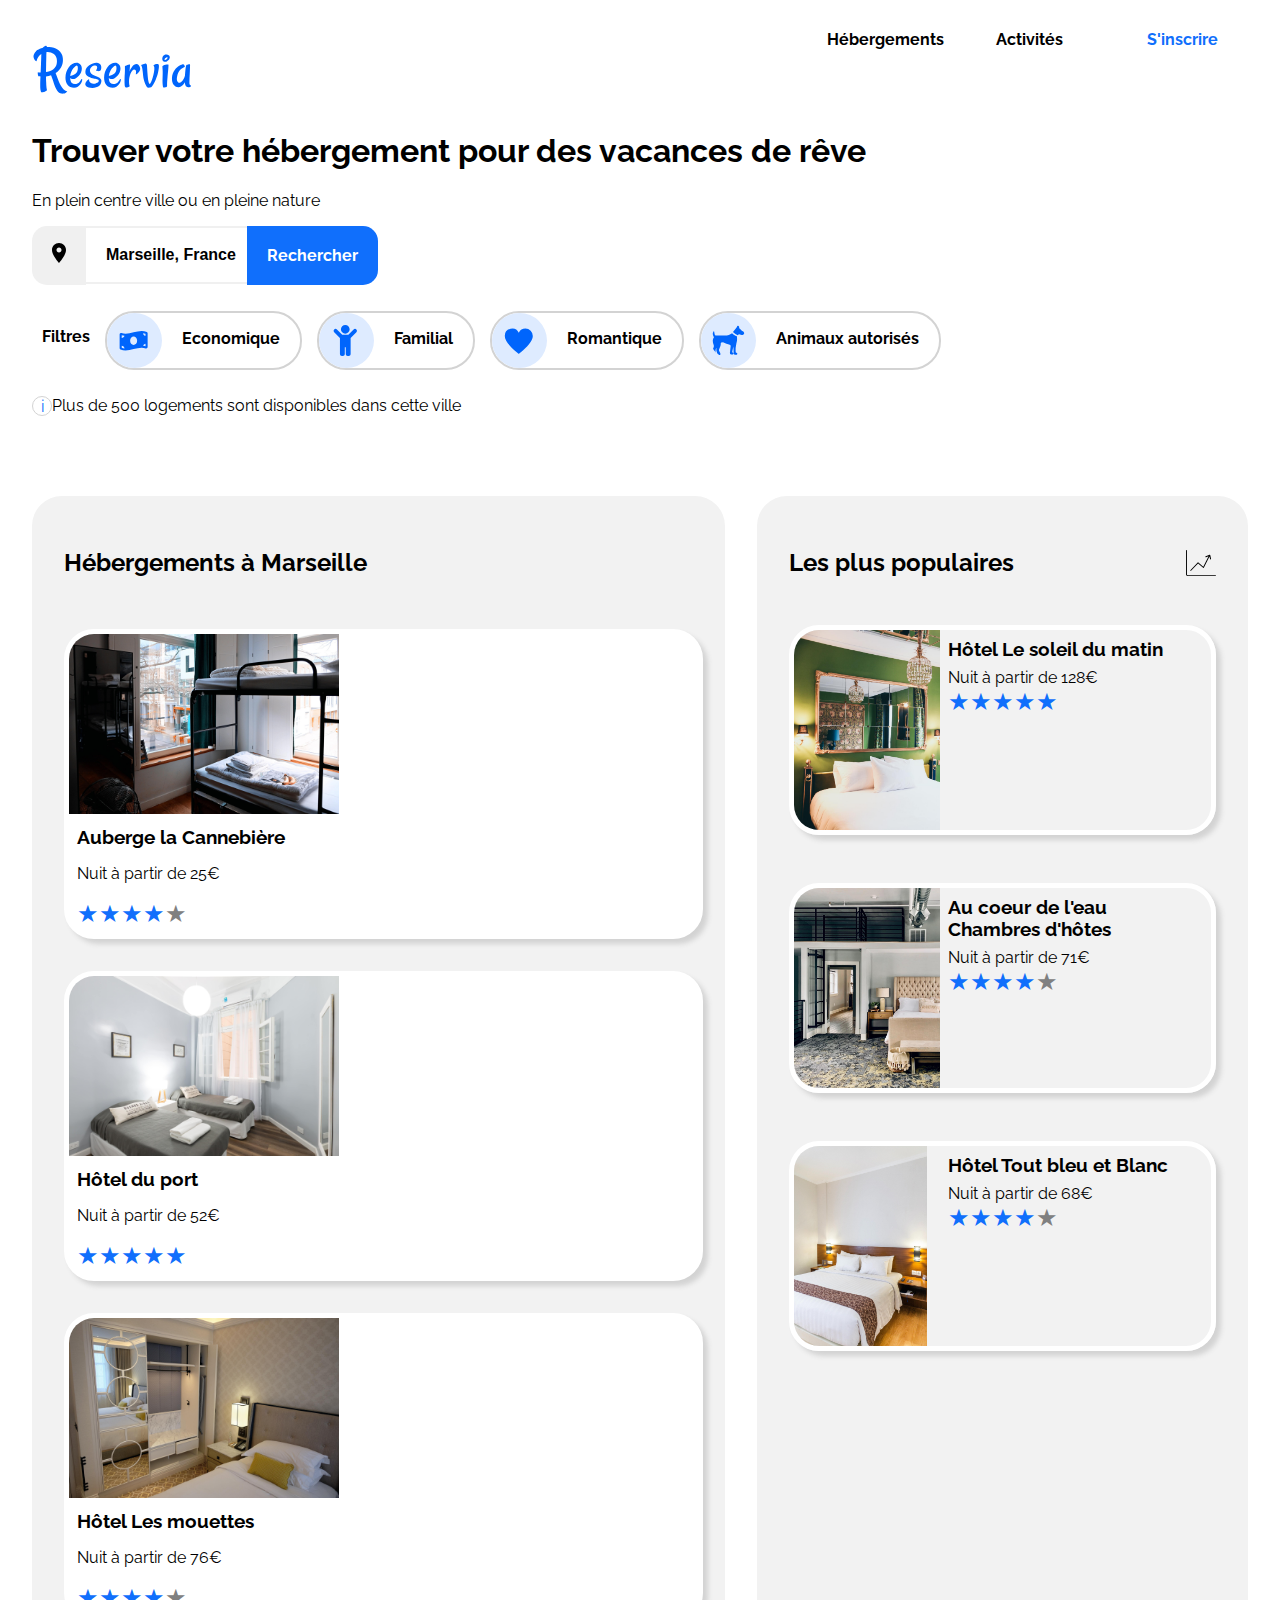
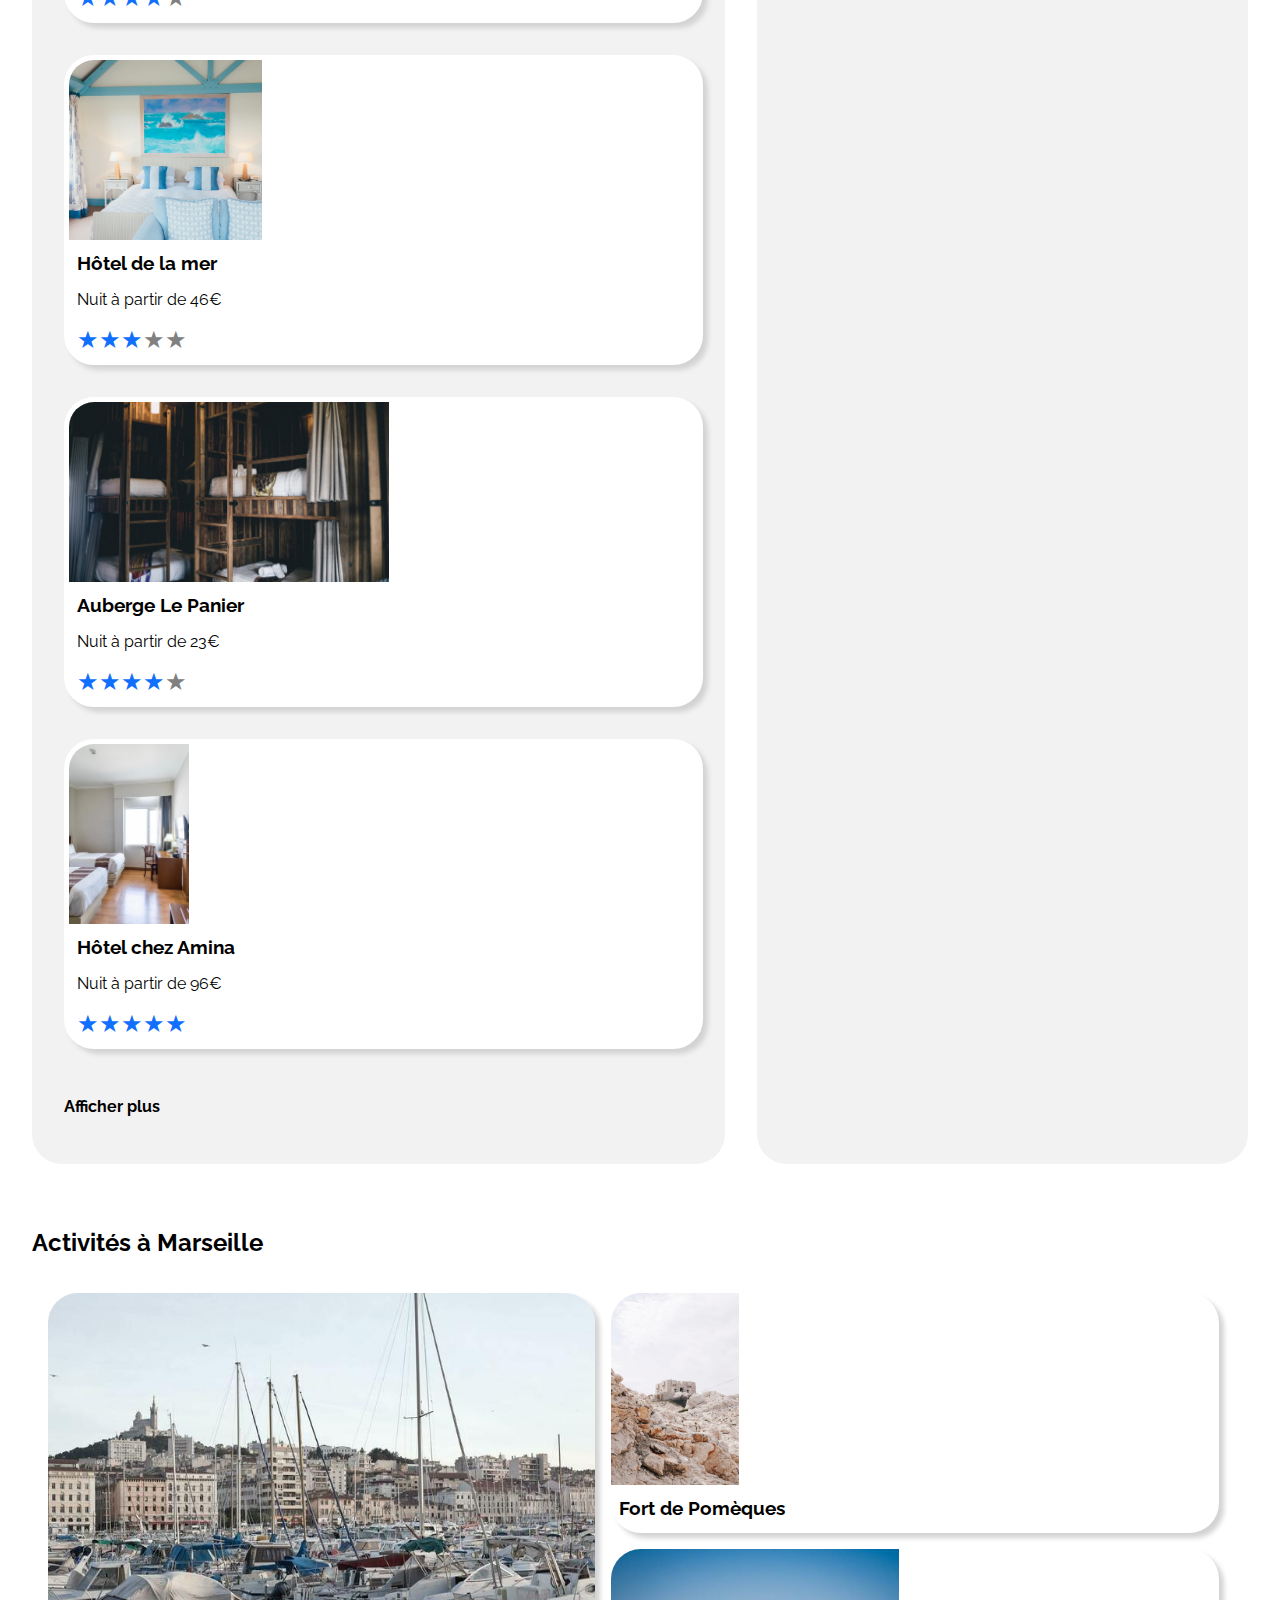
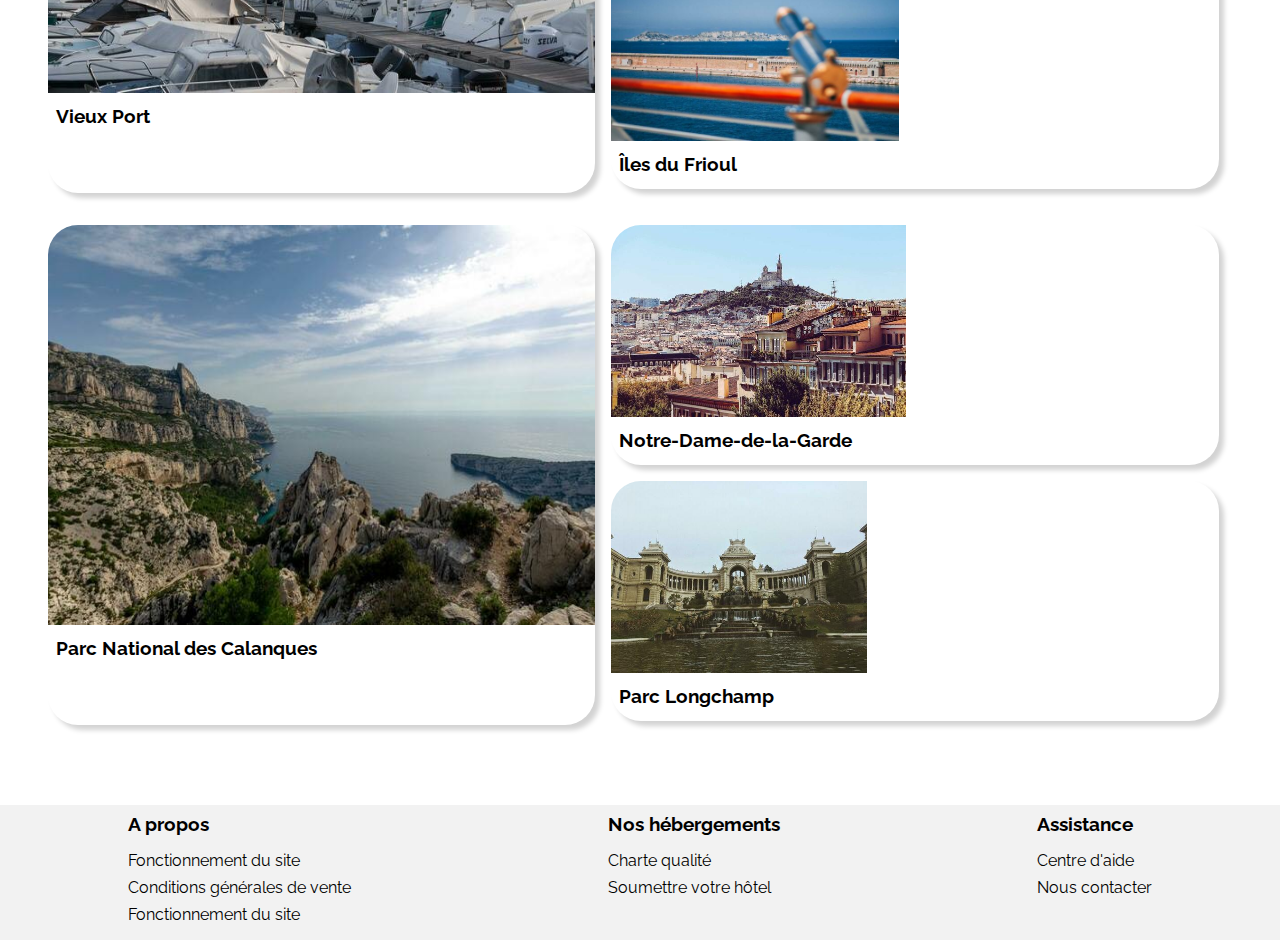
==== commit f5e7bac6: "Responsive tablet v1" ====
--- a/index.html
+++ b/index.html
@@ -29,14 +29,15 @@
 
     <main>
         <h1>Trouver votre hébergement pour des vacances de rêve</h1>
-        <p>En plein centre ville ou en pleine nature</p>
+        <p class="h">En plein centre ville ou en pleine nature</p>
 
         <div class="search">
             <div class="geo">
                 <img class="iconGeo" src="img/icon/room_black_24dp.svg" alt="geolocalisation" />
             </div>
             <input type="text" class="location" name="localisation" required maxlength="12" size="12" placeholder="Marseille, France" />
-            <button type="submit" id="search">Rechercher</button>
+            <button type="button" class="searchButton">Rechercher</button>
+            <button type="button" class="searchButtonSmall"><img class="iconSearch" src="img/icon/search.svg" alt="search" /></button>
         </div>
 
         <div class="filters">
@@ -48,15 +49,15 @@
                 <p>Economique</p>
             </button>
             <button type="button" value="filtreEco" id="filtreFam" class="filter">
-                <img class="icon" src="img/icon/child.svg" alt="filtre economique" />
+                <img class="icon" src="img/icon/child.svg" alt="filtre familial" />
                 <p>Familial</p>
             </button>
             <button type="button" value="filtreEco" id="filtreRom" class="filter">
-                <img class="icon" src="img/icon/heart.svg" alt="filtre economique" />
+                <img class="icon" src="img/icon/heart.svg" alt="filtre romantinque" />
                 <p>Romantique</p>
             </button>
             <button type="button" value="filtreEco" id="filtreAni" class="filter">
-                <img class="icon" src="img/icon/Dog.svg" alt="filtre economique" />
+                <img class="icon" src="img/icon/Dog.svg" alt="filtre animaux" />
                 <p>Animaux autorisés</p>
             </button>
         </div>
@@ -77,7 +78,7 @@
                             <h3>Auberge la Cannebière</h3>
                             <p>Nuit à partir de 25€</p>
                             <div class="rating">
-                                <span class="fullStar">★</span><span class="fullStar">★</span><span class="fullStar">★</span><span class="fullStar">★</span><span class="emptyStar">★</span>
+                                <span class="fullStar">★</span><span class="fullStar">&#9733;</span><span class="fullStar">&#9733;</span><span class="fullStar">&#9733;</span><span class="emptyStar">&#9733;</span>
                             </div>
                         </div>
                     </div>
@@ -89,7 +90,7 @@
                             <h3>Hôtel du port</h3>
                             <p>Nuit à partir de 52€</p>
                             <div class="rating">
-                                <span class="fullStar">★</span><span class="fullStar">★</span><span class="fullStar">★</span><span class="fullStar">★</span><span class="emptyStar">★</span>
+                                <span class="fullStar">&#9733;</span><span class="fullStar">&#9733;</span><span class="fullStar">&#9733;</span><span class="fullStar">&#9733;</span><span class="fullStar">&#9733;</span>
                             </div>
                         </div>
                     </div>
@@ -101,7 +102,7 @@
                             <h3>Hôtel Les mouettes</h3>
                             <p>Nuit à partir de 76€</p>
                             <div class="rating">
-                                <span class="fullStar">★</span><span class="fullStar">★</span><span class="fullStar">★</span><span class="fullStar">★</span><span class="emptyStar">★</span>
+                                <span class="fullStar">&#9733;</span><span class="fullStar">&#9733;</span><span class="fullStar">&#9733;</span><span class="fullStar">&#9733;</span><span class="emptyStar">&#9733;</span>
                             </div>
                         </div>
                     </div>
@@ -113,7 +114,7 @@
                             <h3>Hôtel de la mer</h3>
                             <p>Nuit à partir de 46€</p>
                             <div class="rating">
-                                <span class="fullStar">★</span><span class="fullStar">★</span><span class="fullStar">★</span><span class="fullStar">★</span><span class="emptyStar">★</span>
+                                <span class="fullStar">&#9733;</span><span class="fullStar">&#9733;</span><span class="fullStar">&#9733;</span><span class="emptyStar">&#9733;</span><span class="emptyStar">&#9733;</span>
                             </div>
                         </div>
                     </div>
@@ -125,7 +126,7 @@
                             <h3>Auberge Le Panier</h3>
                             <p>Nuit à partir de 23€</p>
                             <div class="rating">
-                                <span class="fullStar">★</span><span class="fullStar">★</span><span class="fullStar">★</span><span class="fullStar">★</span><span class="emptyStar">★</span>
+                                <span class="fullStar">&#9733;</span><span class="fullStar">&#9733;</span><span class="fullStar">&#9733;</span><span class="fullStar">&#9733;</span><span class="emptyStar">&#9733;</span>
                             </div>
                         </div>
                     </div>
@@ -137,12 +138,12 @@
                             <h3>Hôtel chez Amina</h3>
                             <p>Nuit à partir de 96€</p>
                             <div class="rating">
-                                <span class="fullStar">★</span><span class="fullStar">★</span><span class="fullStar">★</span><span class="fullStar">★</span><span class="emptyStar">★</span>
-                            </div>
-                        </div>
-                    </div>
-                </a>
-                <p>Afficher plus</p>
+                                <span class="fullStar">&#9733;</span><span class="fullStar">&#9733;</span><span class="fullStar">&#9733;</span><span class="fullStar">&#9733;</span><span class="fullStar">&#9733;</span>
+                            </div>
+                        </div>
+                    </div>
+                </a>
+                <p class="more">Afficher plus</p>
             </div>
             
             <div class="trendHousing">
@@ -157,7 +158,7 @@
                             <h3>Hôtel Le soleil du matin</h3>
                             <p>Nuit à partir de 128€</p>
                             <div class="rating">
-                                <span class="fullStar">★</span><span class="fullStar">★</span><span class="fullStar">★</span><span class="fullStar">★</span><span class="emptyStar">★</span>
+                                <span class="fullStar">&#9733;</span><span class="fullStar">&#9733;</span><span class="fullStar">&#9733;</span><span class="fullStar">&#9733;</span><span class="fullStar">&#9733;</span>
                             </div>
                         </div>
                     </div>
@@ -169,7 +170,7 @@
                             <h3>Au coeur de l'eau Chambres d'hôtes</h3>
                             <p>Nuit à partir de 71€</p>
                             <div class="rating">
-                                <span class="fullStar">★</span><span class="fullStar">★</span><span class="fullStar">★</span><span class="fullStar">★</span><span class="emptyStar">★</span>
+                                <span class="fullStar">&#9733;</span><span class="fullStar">&#9733;</span><span class="fullStar">&#9733;</span><span class="fullStar">&#9733;</span><span class="emptyStar">&#9733;</span>
                             </div>
                         </div>
                     </div>
@@ -181,7 +182,7 @@
                             <h3>Hôtel Tout bleu et Blanc</h3>
                             <p>Nuit à partir de 68€</p>
                             <div class="rating">
-                                <span class="fullStar">★</span><span class="fullStar">★</span><span class="fullStar">★</span><span class="fullStar">★</span><span class="emptyStar">★</span>
+                                <span class="fullStar">&#9733;</span><span class="fullStar">&#9733;</span><span class="fullStar">&#9733;</span><span class="fullStar">&#9733;</span><span class="emptyStar">&#9733;</span>
                             </div>
                         </div>
                     </div>
@@ -192,32 +193,44 @@
         <section id="activity">
             <h2>Activités à Marseille</h2>
             <div class="activity">
-                <div class="activitiesBig" id="act01">
-                    <img class="activitiesImg" src="img/activity/reno-laithienne-QUgJhdY5Fyk-unsplash.jpg" alt="house">
-                    <h3>Vieux Port</h3>
+                <div class="activitiesBig">
+                    <a href="#act01">
+                        <img class="activitiesImg" src="img/activity/reno-laithienne-QUgJhdY5Fyk-unsplash.jpg" alt="house">
+                        <h3>Vieux Port</h3>
+                    </a>
                 </div>
                 <div class="containerAct">
-                    <div class="activitiesSmall" id="act02">
-                        <img class="activitiesImg" src="img/activity/paul-hermann-QFTrLdQIRhI-unsplash.jpg" alt="house">
-                        <h3>Fort de Pomèques</h3>
-                    </div>
-                    <div class="activitiesSmall" id="act03">
-                        <img class="activitiesImg" src="img/activity/kevin-hikari-rV_Qd1l-VXg-unsplash.jpg" alt="house">
-                        <h3>Îles du Frioul</h3>
-                    </div>
-                </div>
-                <div class="activitiesBig" id="act04">
-                    <img class="activitiesImg" src="img/activity/kilyan-sockalingum-NR8-cBCN3aI-unsplash.jpg" alt="house">
-                    <h3>Parc National des Calanques</h3>
+                    <div class="activitiesSmall">
+                        <a href="#act02">
+                            <img class="activitiesImg" src="img/activity/paul-hermann-QFTrLdQIRhI-unsplash.jpg" alt="house">
+                            <h3>Fort de Pomèques</h3>
+                        </a>
+                    </div>
+                    <div class="activitiesSmall">
+                        <a href="#act03">
+                            <img class="activitiesImg" src="img/activity/kevin-hikari-rV_Qd1l-VXg-unsplash.jpg" alt="house">
+                            <h3>Îles du Frioul</h3>
+                        </a>
+                    </div>
+                </div>
+                <div class="activitiesBig">
+                    <a href="#act04">
+                        <img class="activitiesImg" src="img/activity/kilyan-sockalingum-NR8-cBCN3aI-unsplash.jpg" alt="house">
+                        <h3>Parc National des Calanques</h3>
+                    </a>
                 </div>
                 <div class="containerAct">
-                    <div class="activitiesSmall" id="act05">
-                        <img class="activitiesImg" src="img/activity/florian-wehde-xW9e8gdotxI-unsplash.jpg" alt="house">
-                        <h3>Notre-Dame-de-la-Garde</h3>
-                    </div>
-                    <div class="activitiesSmall" id="act06">
-                        <img class="activitiesImg" src="img/activity/lena-paulin-wH2-EJoDcV0-unsplash.jpg" alt="house">
-                        <h3>Parc Longchamp</h3>
+                    <div class="activitiesSmall">
+                        <a href="#act05">
+                            <img class="activitiesImg" src="img/activity/florian-wehde-xW9e8gdotxI-unsplash.jpg" alt="house">
+                            <h3>Notre-Dame-de-la-Garde</h3>
+                        </a>
+                    </div>
+                    <div class="activitiesSmall">
+                        <a href="#act06">
+                            <img class="activitiesImg" src="img/activity/lena-paulin-wH2-EJoDcV0-unsplash.jpg" alt="house">
+                            <h3>Parc Longchamp</h3>
+                        </a>
                     </div>
                 </div>
             </div>
--- a/css/main.css
+++ b/css/main.css
@@ -125,7 +125,8 @@
     
 }
 
-#search {
+.searchButton {
+    visibility:visible;
     background-color: rgb(16,111,252);
     border: none;
     border-radius: 0 15px 15px 0;
@@ -138,17 +139,31 @@
     cursor: pointer;
 }
 
+.searchButtonSmall {
+    visibility: hidden;
+    background-color: rgb(16,111,252);
+    border: none;
+    border-radius: 0 15px 15px 0;
+    color: white;
+    padding: 15px 20px;
+    text-align: center;
+    text-decoration: none;
+    font-size: 1em;
+    font-weight: bold;
+    cursor: pointer;
+}
+
 .icon {
     height: 35px;
     border-radius: 50%;
-    border-color:transparent;
+    border-color: transparent;
     padding: 10px;
     background-color: rgb(222,235,255);
 }
 
 .trendIcon {
+    float: right;
     height: 30px;
-    
 }
 
 .filters {
@@ -221,7 +236,7 @@
 
 .mainHousing {
     display: grid;
-    grid-template-columns: 1fr 1fr 1fr;
+    grid-template-columns:repeat(3,1fr);
     grid-gap: 2rem;
     width: 75%;
     background-color: rgb(242,242,242);
@@ -251,6 +266,12 @@
     height: 60%;
     object-fit: cover;
 }
+
+.more{
+    font-weight:bold;
+    cursor:pointer;
+}
+
 .trendHousing {
     background-color: rgb(242,242,242);
     border-radius: 30px;
@@ -277,9 +298,7 @@
 
 .activity {
     display: flex;
-    
-    width: 100%;
-}
+ }
 
 .activitiesBig {
     overflow: hidden;
@@ -287,7 +306,7 @@
     box-shadow: 5px 5px 5px lightgrey;
     width: 25%;
     height: 500px;
-    margin: 1rem;
+    margin:1rem;
 }
 .activitiesSmall {
     overflow: hidden;
@@ -304,8 +323,24 @@
 }
 
 
-
-
+/*Tablet*/
+@media (max-width: 1400px) {
+    .mainHousing {
+        display: flex;
+        flex-flow: column;
+    }
+
+    .activity {
+        flex-wrap: wrap;
+    }
+
+    .activitiesBig {
+        width:45%;
+    }
+    .containerAct {
+        width: 50%;
+    }
+}
 
 
 /*Smartphone*/
@@ -313,9 +348,11 @@
     body {
         margin:0;
     }
+    
     header{
         margin:0;
     }
+    
     main {
         margin:0;
     }
@@ -329,6 +366,11 @@
         display: block;
         
     }
+    
+    h1{
+        margin-left:1rem;
+    }
+
     .logo {
         max-width: 100%;
         height: 75px;
@@ -363,6 +405,27 @@
             border-block-end: 2px solid rgb(16,111,252);
         }
 
+    .h {
+        margin-left: 1rem;
+    }
+        
+    .search{
+        margin-left:1rem;
+    }
+
+    .searchButton {
+        visibility:hidden;
+    }
+    
+    .searchButtonSmall {
+        visibility:visible;
+        margin-left:-8rem;
+    }
+
+    .infoResult{
+        margin-left:1rem;
+    }
+
     .housing {
         display: flex;
         flex-wrap: wrap-reverse;
@@ -375,34 +438,39 @@
     .mainHousing {
         display: block;
         width: 100%;
-        padding:0;
+        padding:1rem;
         background-color: white;
     }
 
     .mainHouse {
         width: 100%;
-        margin: 1rem;
+        height:275px;
+        margin-bottom:2rem;
+    }
+
+    .descriptionMainHouse{
+        margin-left:1rem;
     }
 
     .trendHousing {
         background-color: rgb(242,242,242);
         border-radius: 0;
-        padding:0;
-
+        padding:1rem;
     }
 
     .activity {
         display: block;
+    }
+
+    #activity {
+        padding: 1rem;
+    }
+   
+    .activitiesBig {
+        margin:0;
+        margin-top:1rem;
         width:100%;
-    }
-    
-    .activitiesBig {
-        width: 100%;
-        margin:1rem;
-    }
-    
-    .activitiesSmall {
-        margin: 1rem;
+        height:250px;
     }
 
     .containerAct {
@@ -410,6 +478,4 @@
     }
 }
 
-/*Tablet*/
-@media (max-width: 991.98px) {
-}
+
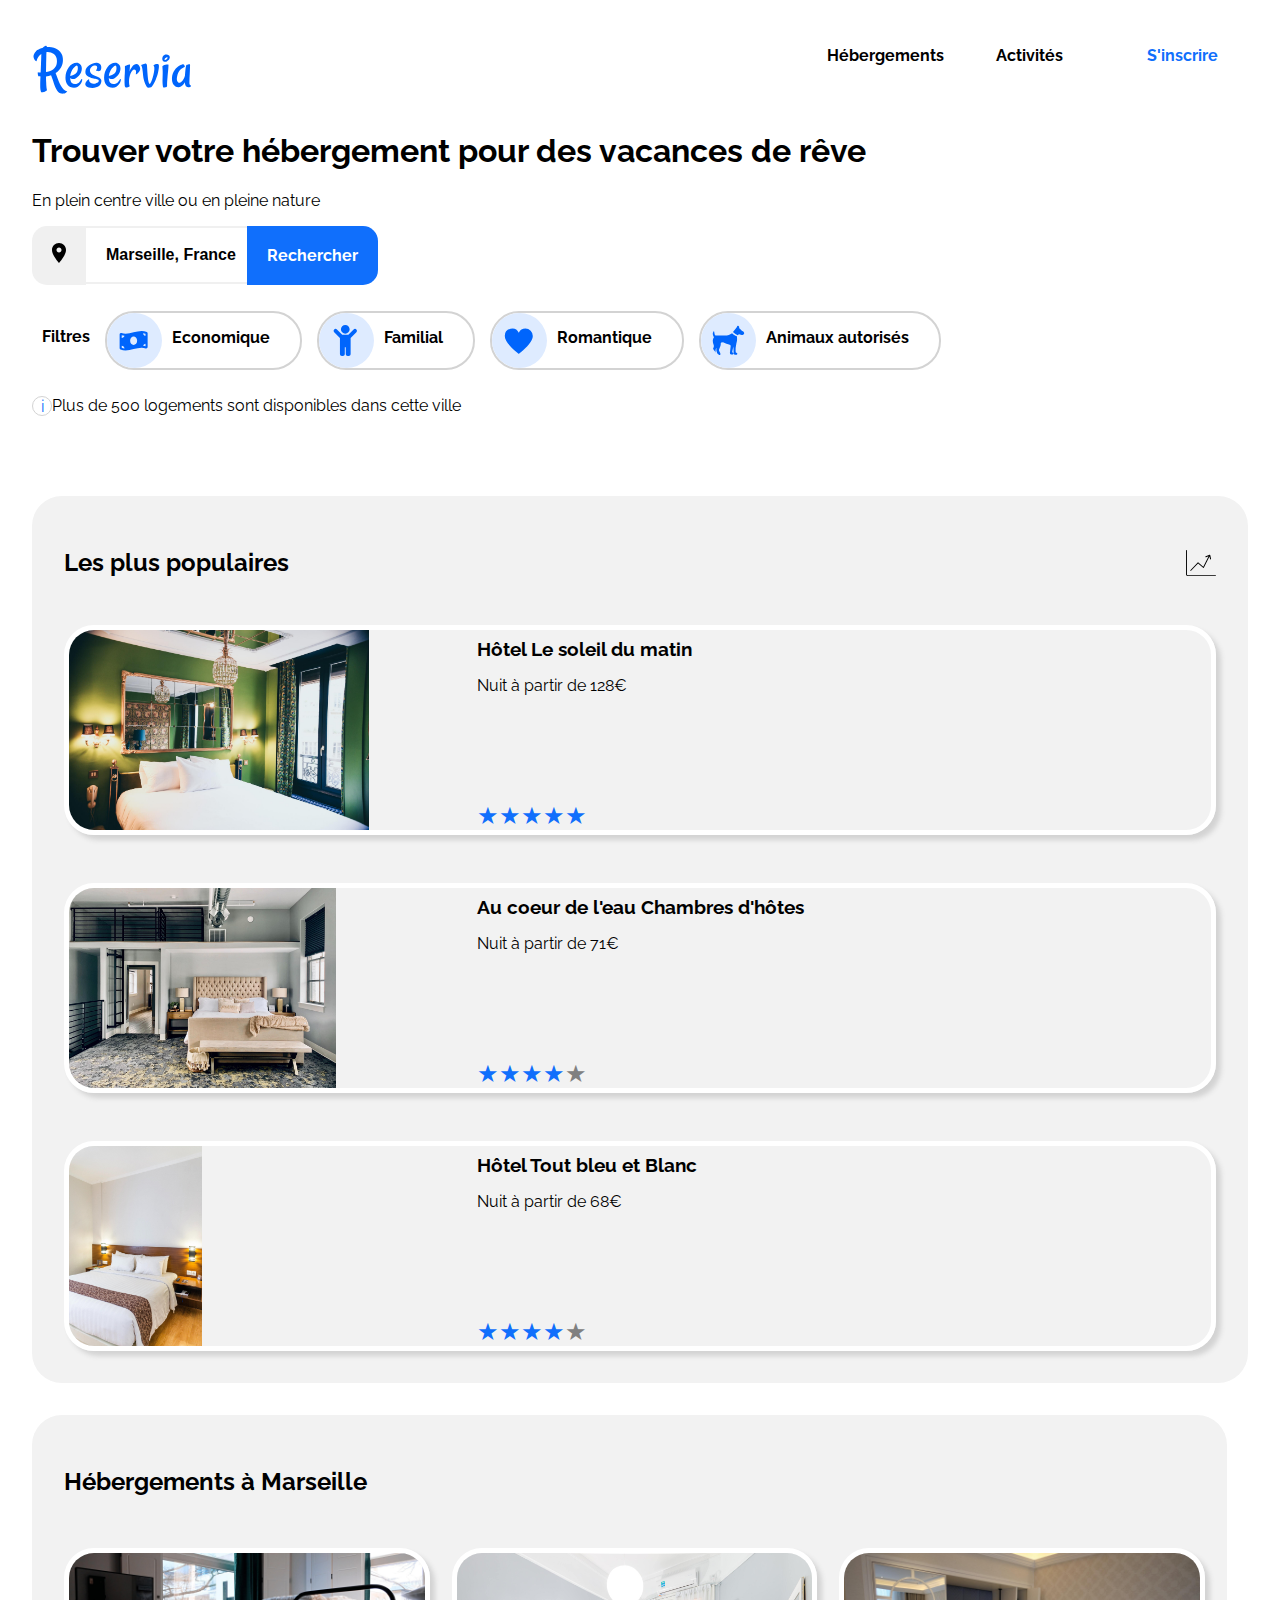
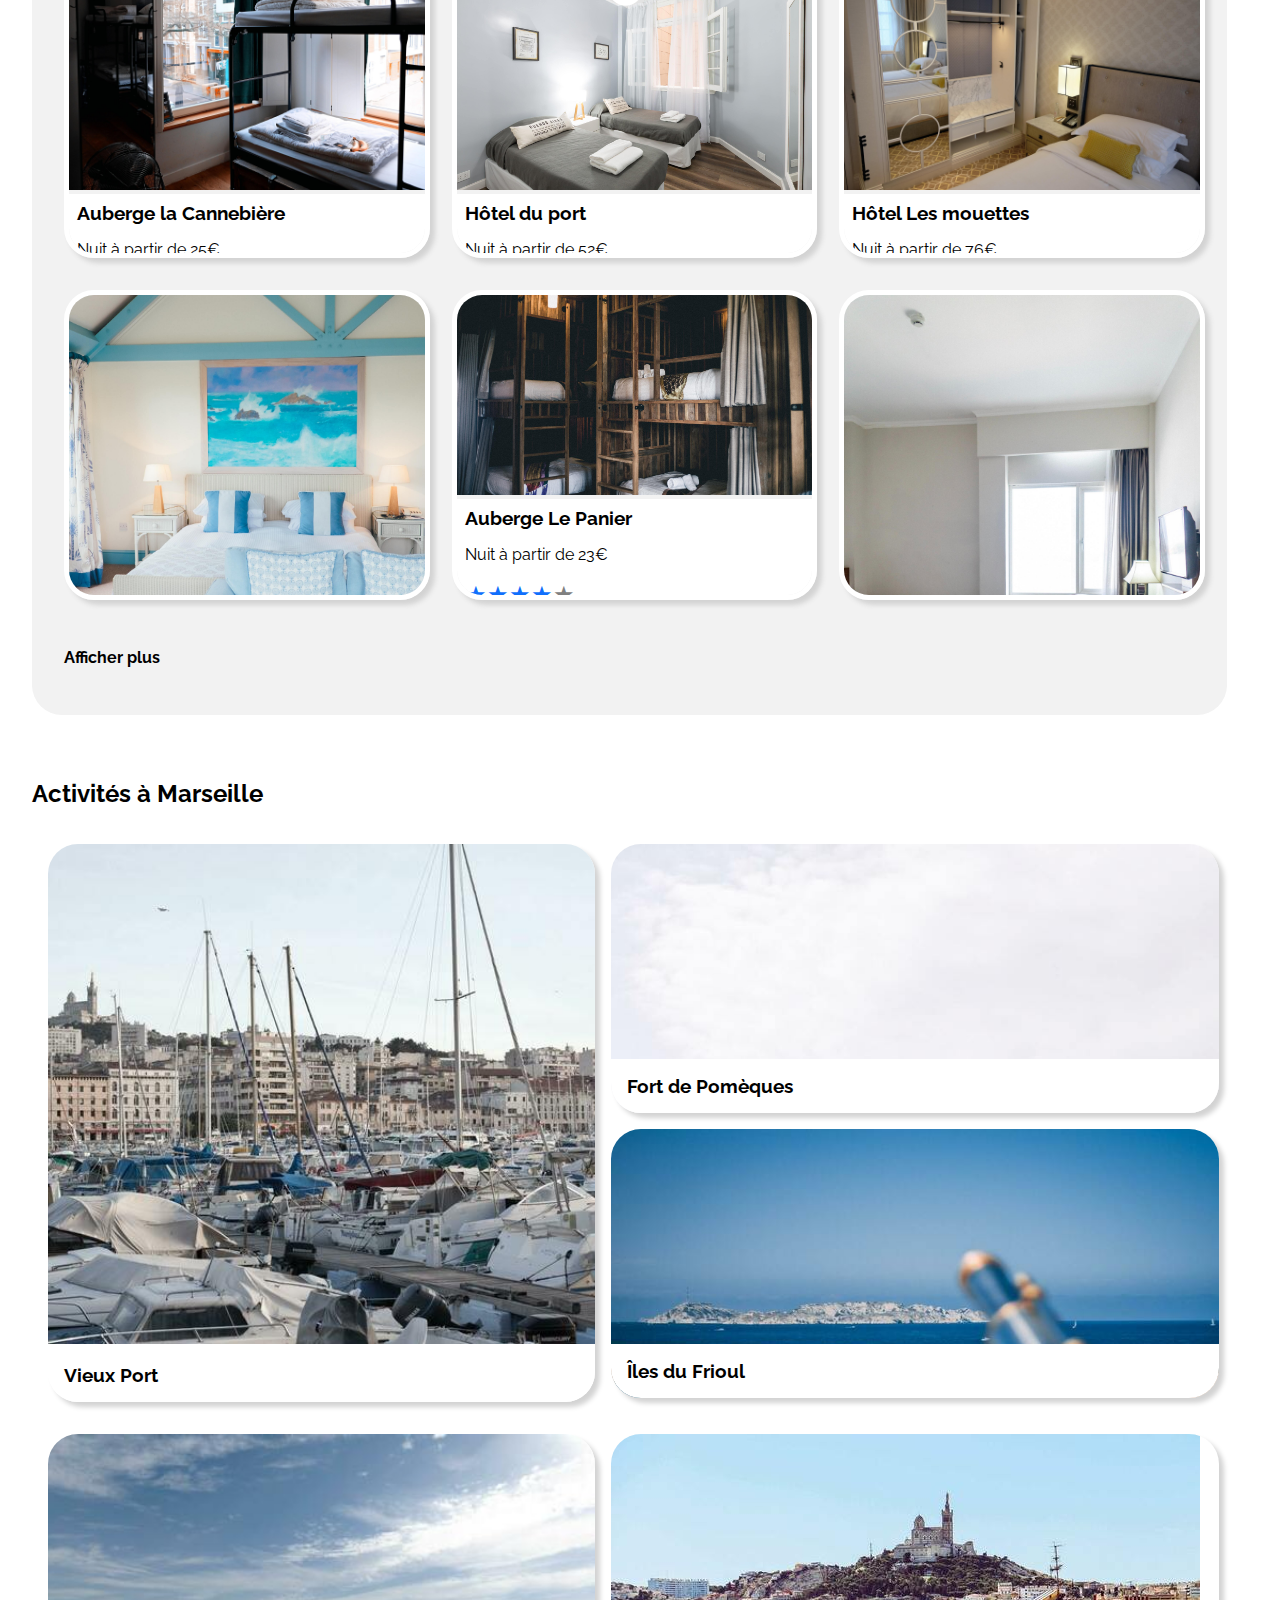
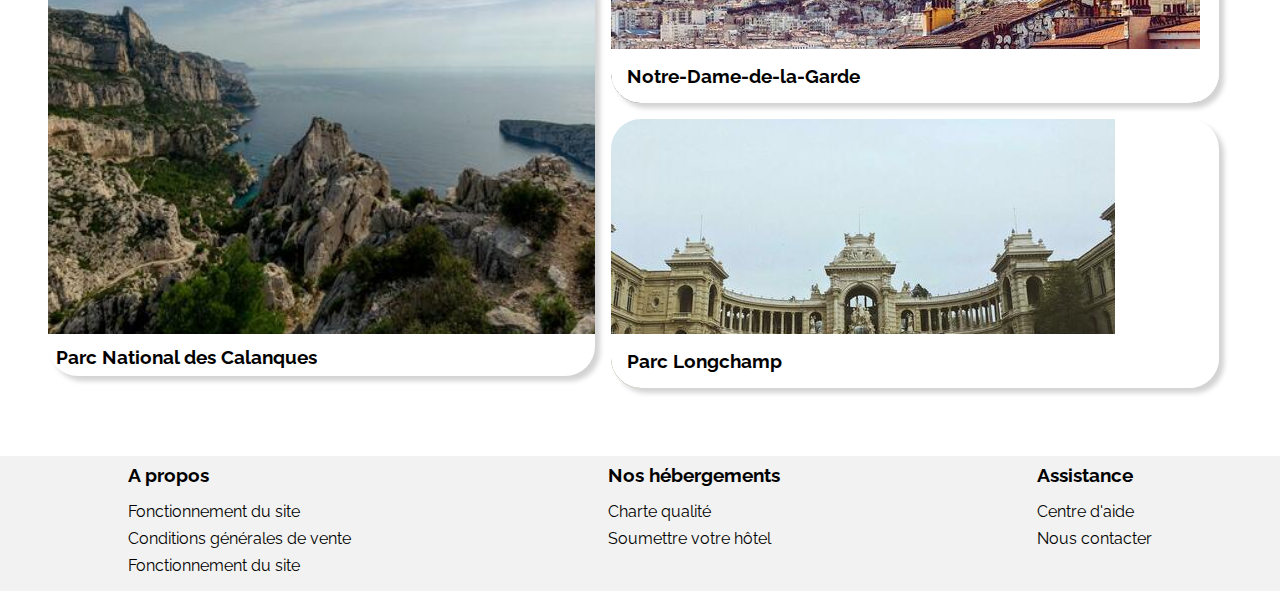
==== commit b034c0f0: "img fit" ====
--- a/index.html
+++ b/index.html
@@ -46,19 +46,19 @@
             </p>
             <button type="button" value="filtreEco" id="filtreEco" class="filter">
                 <img class="icon" src="img/icon/money-bill-wave.svg" alt="filtre economique" />
-                <p>Economique</p>
+                <span>Economique</span>
             </button>
             <button type="button" value="filtreEco" id="filtreFam" class="filter">
                 <img class="icon" src="img/icon/child.svg" alt="filtre familial" />
-                <p>Familial</p>
+                <span>Familial</span>
             </button>
             <button type="button" value="filtreEco" id="filtreRom" class="filter">
                 <img class="icon" src="img/icon/heart.svg" alt="filtre romantinque" />
-                <p>Romantique</p>
+                <span>Romantique</span>
             </button>
             <button type="button" value="filtreEco" id="filtreAni" class="filter">
                 <img class="icon" src="img/icon/Dog.svg" alt="filtre animaux" />
-                <p>Animaux autorisés</p>
+                <span>Animaux autorisés</span>
             </button>
         </div>
 
@@ -75,8 +75,10 @@
                     <div class="mainHouse" id="house01">
                         <img class="mainHouseImg" src="img/house/marcus-loke-WQJvWU_HZFo-unsplash.jpg" alt="house">
                         <div class="descriptionMainHouse">
-                            <h3>Auberge la Cannebière</h3>
-                            <p>Nuit à partir de 25€</p>
+                            <div>
+                                <h3>Auberge la Cannebière</h3>
+                                <p>Nuit à partir de 25€</p>
+                            </div>
                             <div class="rating">
                                 <span class="fullStar">★</span><span class="fullStar">&#9733;</span><span class="fullStar">&#9733;</span><span class="fullStar">&#9733;</span><span class="emptyStar">&#9733;</span>
                             </div>
@@ -87,8 +89,10 @@
                     <div class="mainHouse">
                         <img class="mainHouseImg" src="img/house/fred-kleber-gTbaxaVLvsg-unsplash.jpg" alt="house">
                         <div class="descriptionMainHouse">
-                            <h3>Hôtel du port</h3>
-                            <p>Nuit à partir de 52€</p>
+                            <div>
+                                <h3>Hôtel du port</h3>
+                                <p>Nuit à partir de 52€</p>
+                            </div>
                             <div class="rating">
                                 <span class="fullStar">&#9733;</span><span class="fullStar">&#9733;</span><span class="fullStar">&#9733;</span><span class="fullStar">&#9733;</span><span class="fullStar">&#9733;</span>
                             </div>
@@ -99,8 +103,10 @@
                     <div class="mainHouse">
                         <img class="mainHouseImg" src="img/house/reisetopia-B8WIgxA_PFU-unsplash.jpg" alt="house">
                         <div class="descriptionMainHouse">
-                            <h3>Hôtel Les mouettes</h3>
-                            <p>Nuit à partir de 76€</p>
+                            <div>
+                                <h3>Hôtel Les mouettes</h3>
+                                <p>Nuit à partir de 76€</p>
+                            </div>
                             <div class="rating">
                                 <span class="fullStar">&#9733;</span><span class="fullStar">&#9733;</span><span class="fullStar">&#9733;</span><span class="fullStar">&#9733;</span><span class="emptyStar">&#9733;</span>
                             </div>
@@ -111,8 +117,10 @@
                     <div class="mainHouse">
                         <img class="mainHouseImg" src="img/house/annie-spratt-Eg1qcIitAuA-unsplash.jpg" alt="house">
                         <div class="descriptionMainHouse">
-                            <h3>Hôtel de la mer</h3>
-                            <p>Nuit à partir de 46€</p>
+                            <div>
+                                <h3>Hôtel de la mer</h3>
+                                <p>Nuit à partir de 46€</p>
+                            </div>
                             <div class="rating">
                                 <span class="fullStar">&#9733;</span><span class="fullStar">&#9733;</span><span class="fullStar">&#9733;</span><span class="emptyStar">&#9733;</span><span class="emptyStar">&#9733;</span>
                             </div>
@@ -123,8 +131,10 @@
                     <div class="mainHouse">
                         <img class="mainHouseImg" src="img/house/nicate-lee-kT-ZyaiwBe0-unsplash.jpg" alt="house">
                         <div class="descriptionMainHouse">
-                            <h3>Auberge Le Panier</h3>
-                            <p>Nuit à partir de 23€</p>
+                            <div>
+                                <h3>Auberge Le Panier</h3>
+                                <p>Nuit à partir de 23€</p>
+                            </div>
                             <div class="rating">
                                 <span class="fullStar">&#9733;</span><span class="fullStar">&#9733;</span><span class="fullStar">&#9733;</span><span class="fullStar">&#9733;</span><span class="emptyStar">&#9733;</span>
                             </div>
@@ -135,8 +145,10 @@
                     <div class="mainHouse">
                         <img class="mainHouseImg" src="img/house/febrian-zakaria-M6S1WvfW68A-unsplash.jpg" alt="house">
                         <div class="descriptionMainHouse">
-                            <h3>Hôtel chez Amina</h3>
-                            <p>Nuit à partir de 96€</p>
+                            <div>
+                                <h3>Hôtel chez Amina</h3>
+                                <p>Nuit à partir de 96€</p>
+                            </div>
                             <div class="rating">
                                 <span class="fullStar">&#9733;</span><span class="fullStar">&#9733;</span><span class="fullStar">&#9733;</span><span class="fullStar">&#9733;</span><span class="fullStar">&#9733;</span>
                             </div>
@@ -155,8 +167,10 @@
                     <div class="trendHouse">
                         <img class="trendHouseImg" src="img/house/emile-guillemot-Bj_rcSC5XfE-unsplash.jpg" alt="house">
                         <div class="description">
-                            <h3>Hôtel Le soleil du matin</h3>
-                            <p>Nuit à partir de 128€</p>
+                            <div>
+                                <h3>Hôtel Le soleil du matin</h3>
+                                <p>Nuit à partir de 128€</p>
+                            </div>
                             <div class="rating">
                                 <span class="fullStar">&#9733;</span><span class="fullStar">&#9733;</span><span class="fullStar">&#9733;</span><span class="fullStar">&#9733;</span><span class="fullStar">&#9733;</span>
                             </div>
@@ -167,8 +181,10 @@
                     <div class="trendHouse">
                         <img class="trendHouseImg" src="img/house/aw-creative-VGs8z60yT2c-unsplash.jpg" alt="house">
                         <div class="description">
-                            <h3>Au coeur de l'eau Chambres d'hôtes</h3>
-                            <p>Nuit à partir de 71€</p>
+                            <div>
+                                <h3>Au coeur de l'eau Chambres d'hôtes</h3>
+                                <p>Nuit à partir de 71€</p>
+                            </div>
                             <div class="rating">
                                 <span class="fullStar">&#9733;</span><span class="fullStar">&#9733;</span><span class="fullStar">&#9733;</span><span class="fullStar">&#9733;</span><span class="emptyStar">&#9733;</span>
                             </div>
@@ -179,8 +195,10 @@
                     <div class="trendHouse">
                         <img class="trendHouseImg" src="img/house/febrian-zakaria-sjvU0THccQA-unsplash.jpg" alt="house">
                         <div class="description">
-                            <h3>Hôtel Tout bleu et Blanc</h3>
-                            <p>Nuit à partir de 68€</p>
+                            <div>
+                                <h3>Hôtel Tout bleu et Blanc</h3>
+                                <p>Nuit à partir de 68€</p>
+                            </div>
                             <div class="rating">
                                 <span class="fullStar">&#9733;</span><span class="fullStar">&#9733;</span><span class="fullStar">&#9733;</span><span class="fullStar">&#9733;</span><span class="emptyStar">&#9733;</span>
                             </div>
@@ -195,41 +213,59 @@
             <div class="activity">
                 <div class="activitiesBig">
                     <a href="#act01">
-                        <img class="activitiesImg" src="img/activity/reno-laithienne-QUgJhdY5Fyk-unsplash.jpg" alt="house">
-                        <h3>Vieux Port</h3>
+                        <img class="activitiesImgBig" src="img/activity/reno-laithienne-QUgJhdY5Fyk-unsplash.jpg" alt="house">
+                        <div class="descriptionAct">
+                            <h3>Vieux Port</h3>
+                        </div>
                     </a>
                 </div>
                 <div class="containerAct">
                     <div class="activitiesSmall">
                         <a href="#act02">
-                            <img class="activitiesImg" src="img/activity/paul-hermann-QFTrLdQIRhI-unsplash.jpg" alt="house">
-                            <h3>Fort de Pomèques</h3>
+                            <div class="activitiesImgSmall">
+                                <img src="img/activity/paul-hermann-QFTrLdQIRhI-unsplash.jpg" alt="house">
+                            </div>
+                            <div class="descriptionAct">
+                                <h3>Fort de Pomèques</h3>
+                            </div>
                         </a>
                     </div>
                     <div class="activitiesSmall">
                         <a href="#act03">
-                            <img class="activitiesImg" src="img/activity/kevin-hikari-rV_Qd1l-VXg-unsplash.jpg" alt="house">
-                            <h3>Îles du Frioul</h3>
+                            <div class="activitiesImgSmall">
+                                <img src="img/activity/kevin-hikari-rV_Qd1l-VXg-unsplash.jpg" alt="house">
+                            </div>
+                            <div class="descriptionAct">
+                                <h3>Îles du Frioul</h3>
+                            </div>
                         </a>
                     </div>
                 </div>
                 <div class="activitiesBig">
                     <a href="#act04">
-                        <img class="activitiesImg" src="img/activity/kilyan-sockalingum-NR8-cBCN3aI-unsplash.jpg" alt="house">
+                        <img class="activitiesImgBig" src="img/activity/kilyan-sockalingum-NR8-cBCN3aI-unsplash.jpg" alt="house">
                         <h3>Parc National des Calanques</h3>
                     </a>
                 </div>
                 <div class="containerAct">
                     <div class="activitiesSmall">
                         <a href="#act05">
-                            <img class="activitiesImg" src="img/activity/florian-wehde-xW9e8gdotxI-unsplash.jpg" alt="house">
-                            <h3>Notre-Dame-de-la-Garde</h3>
+                            <div class="activitiesImgSmall">
+                                <img src="img/activity/florian-wehde-xW9e8gdotxI-unsplash.jpg" alt="house">
+                            </div>
+                            <div class="descriptionAct">
+                                <h3>Notre-Dame-de-la-Garde</h3>
+                            </div>
                         </a>
                     </div>
                     <div class="activitiesSmall">
                         <a href="#act06">
-                            <img class="activitiesImg" src="img/activity/lena-paulin-wH2-EJoDcV0-unsplash.jpg" alt="house">
-                            <h3>Parc Longchamp</h3>
+                            <div class="activitiesImgSmall">
+                                <img src="img/activity/lena-paulin-wH2-EJoDcV0-unsplash.jpg" alt="house">
+                                </div>
+                            <div class="descriptionAct">
+                                <h3>Parc Longchamp</h3>
+                            </div>
                         </a>
                     </div>
                 </div>
--- a/css/main.css
+++ b/css/main.css
@@ -9,12 +9,14 @@
 
 img {
     max-width: 100%;
+    object-fit:cover;
 }
 
 header {
     display: flex;
     margin-left: 2rem;
     margin-right: 2rem;
+    align-items:center;
 }
 
 main {
@@ -96,7 +98,7 @@
 
 .menuButton {
     padding: 1.5rem 1.5rem;
-    padding-top:1.75rem;
+    padding-top:2.75rem;
     border-block-start: 2px solid transparent;
     background-color: transparent;
     
@@ -181,11 +183,11 @@
     background-color: white;
     padding-right: 20px;  
 }
-.filter p {
+.filter span {
     vertical-align: middle;
     font-size: 16px;
     font-weight: bold;
-    padding-left: 20px;
+    padding: 15px 10px;
 }
 
 .filters p {
@@ -209,8 +211,13 @@
     margin-bottom: 4rem;
 }
 
+.description {
+    display: flex;
+    flex-direction: column;
+    justify-content: space-between;
+}
+
 .description p {
-    margin: 0;
     margin-left: 0.5rem;
 }
 
@@ -252,19 +259,18 @@
     overflow:hidden;
     width: 100%;
     height: 300px;
+    background-color:transparent;
 }
 
 .descriptionMainHouse {
-    height: 40%;
-    
+    position:relative;
+    background-color:white;
+    display:flex;
+    flex-direction:column;
+    justify-content:space-between;
 }
 .descriptionMainHouse p{
     margin-left:0.5rem;
-}
-
-.mainHouseImg {
-    height: 60%;
-    object-fit: cover;
 }
 
 .more{
@@ -305,31 +311,38 @@
     border-radius: 30px;
     box-shadow: 5px 5px 5px lightgrey;
     width: 25%;
-    height: 500px;
     margin:1rem;
 }
 .activitiesSmall {
     overflow: hidden;
     border-radius: 30px;
     box-shadow: 5px 5px 5px lightgrey;
-    height: 240px;
     margin-top:1rem;
 }
 .containerAct {
     width:25%;
 }
-.activitiesImg{
-    height:80%;
-}
-
+.activitiesImgBig{  
+    height:500px;  
+}
+.activitiesImgSmall {
+    height: 215px;
+}
+.descriptionAct {
+    position: relative;
+    padding:0.5rem;
+    background-color: white;
+    vertical-align:middle;
+}
 
 /*Tablet*/
 @media (max-width: 1400px) {
-    .mainHousing {
-        display: flex;
-        flex-flow: column;
-    }
-
+    .housing{
+        flex-direction:column-reverse;
+    }
+    .mainHousing{
+        width:93%;
+    }
     .activity {
         flex-wrap: wrap;
     }
@@ -391,12 +404,15 @@
 
     .sign {
         order: 2;
-        margin: 5px;
+        margin: 5px 15px;
+        display:flex;
+        align-items:center;
     }
 
     .menuButton {
         width: 100%;
         border-block-end: 2px solid lightgrey;
+        text-align:center;
     }
 
         .menuButton:hover {
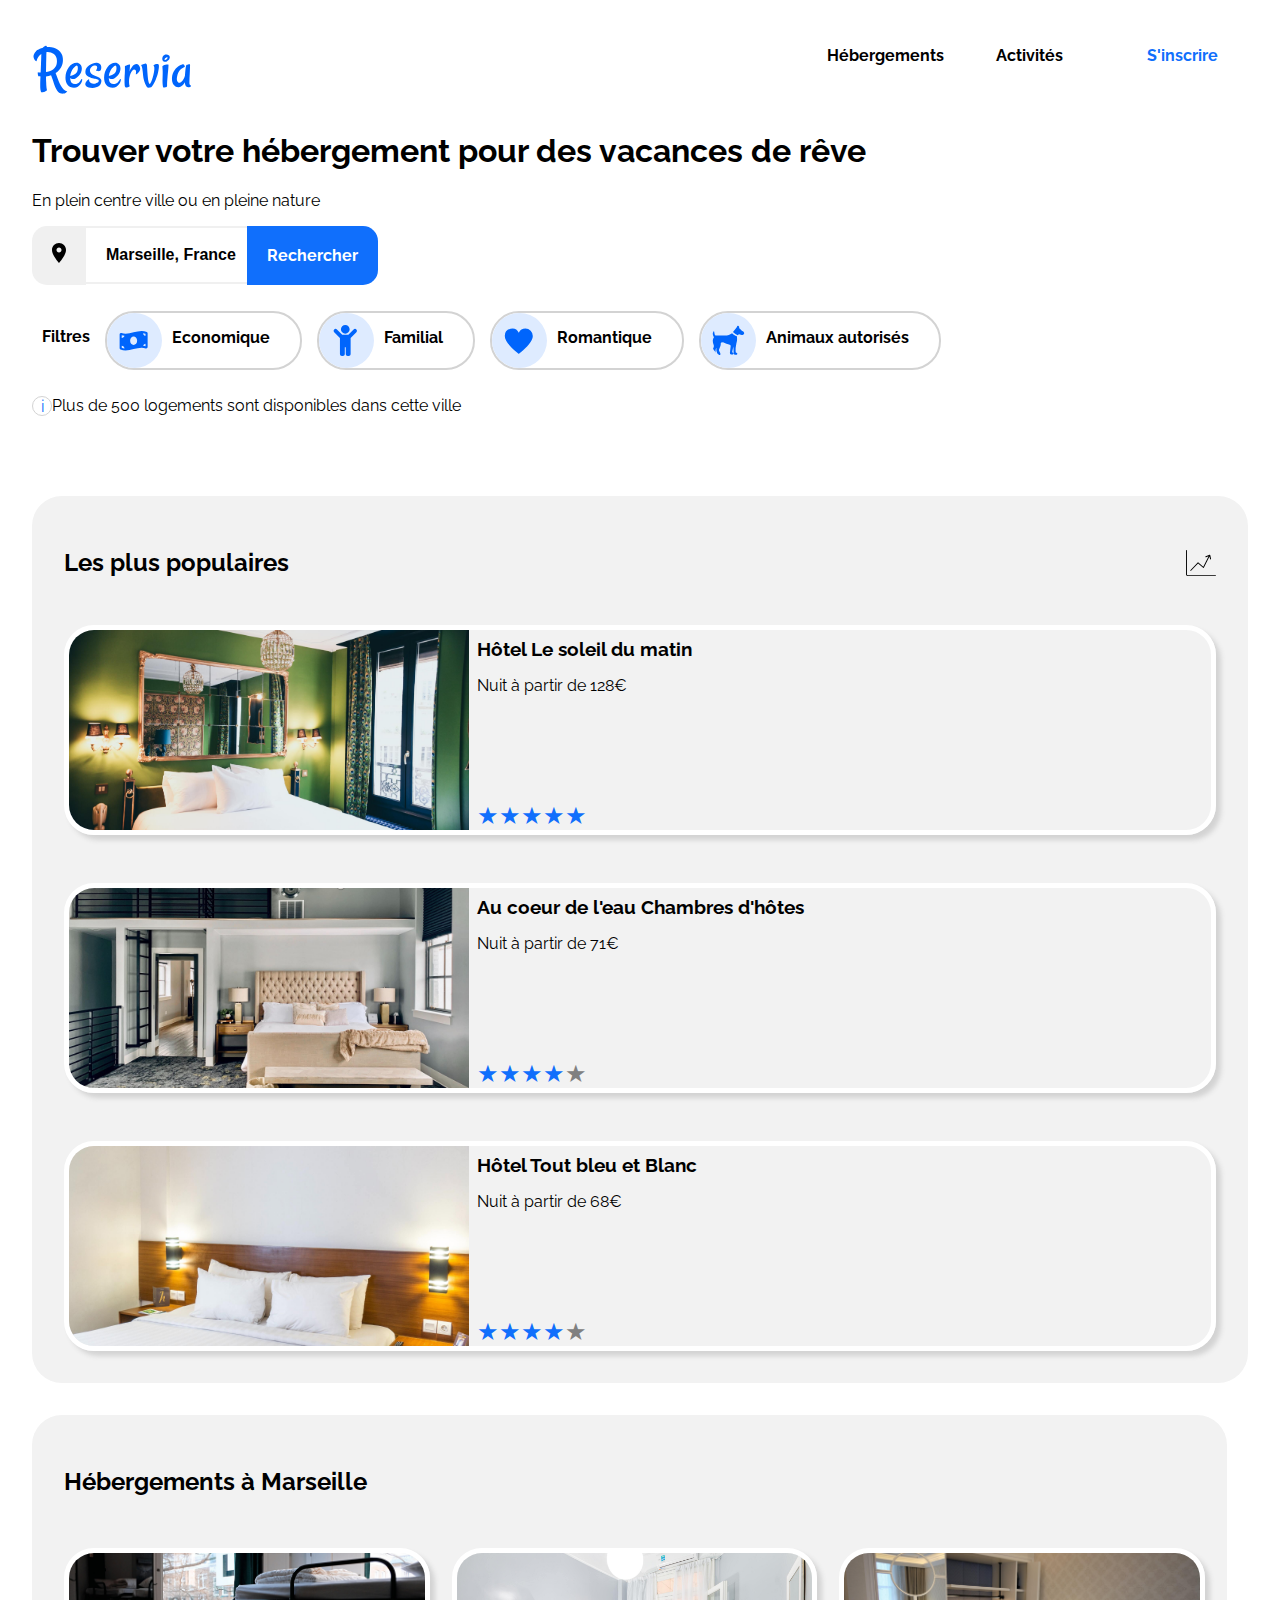
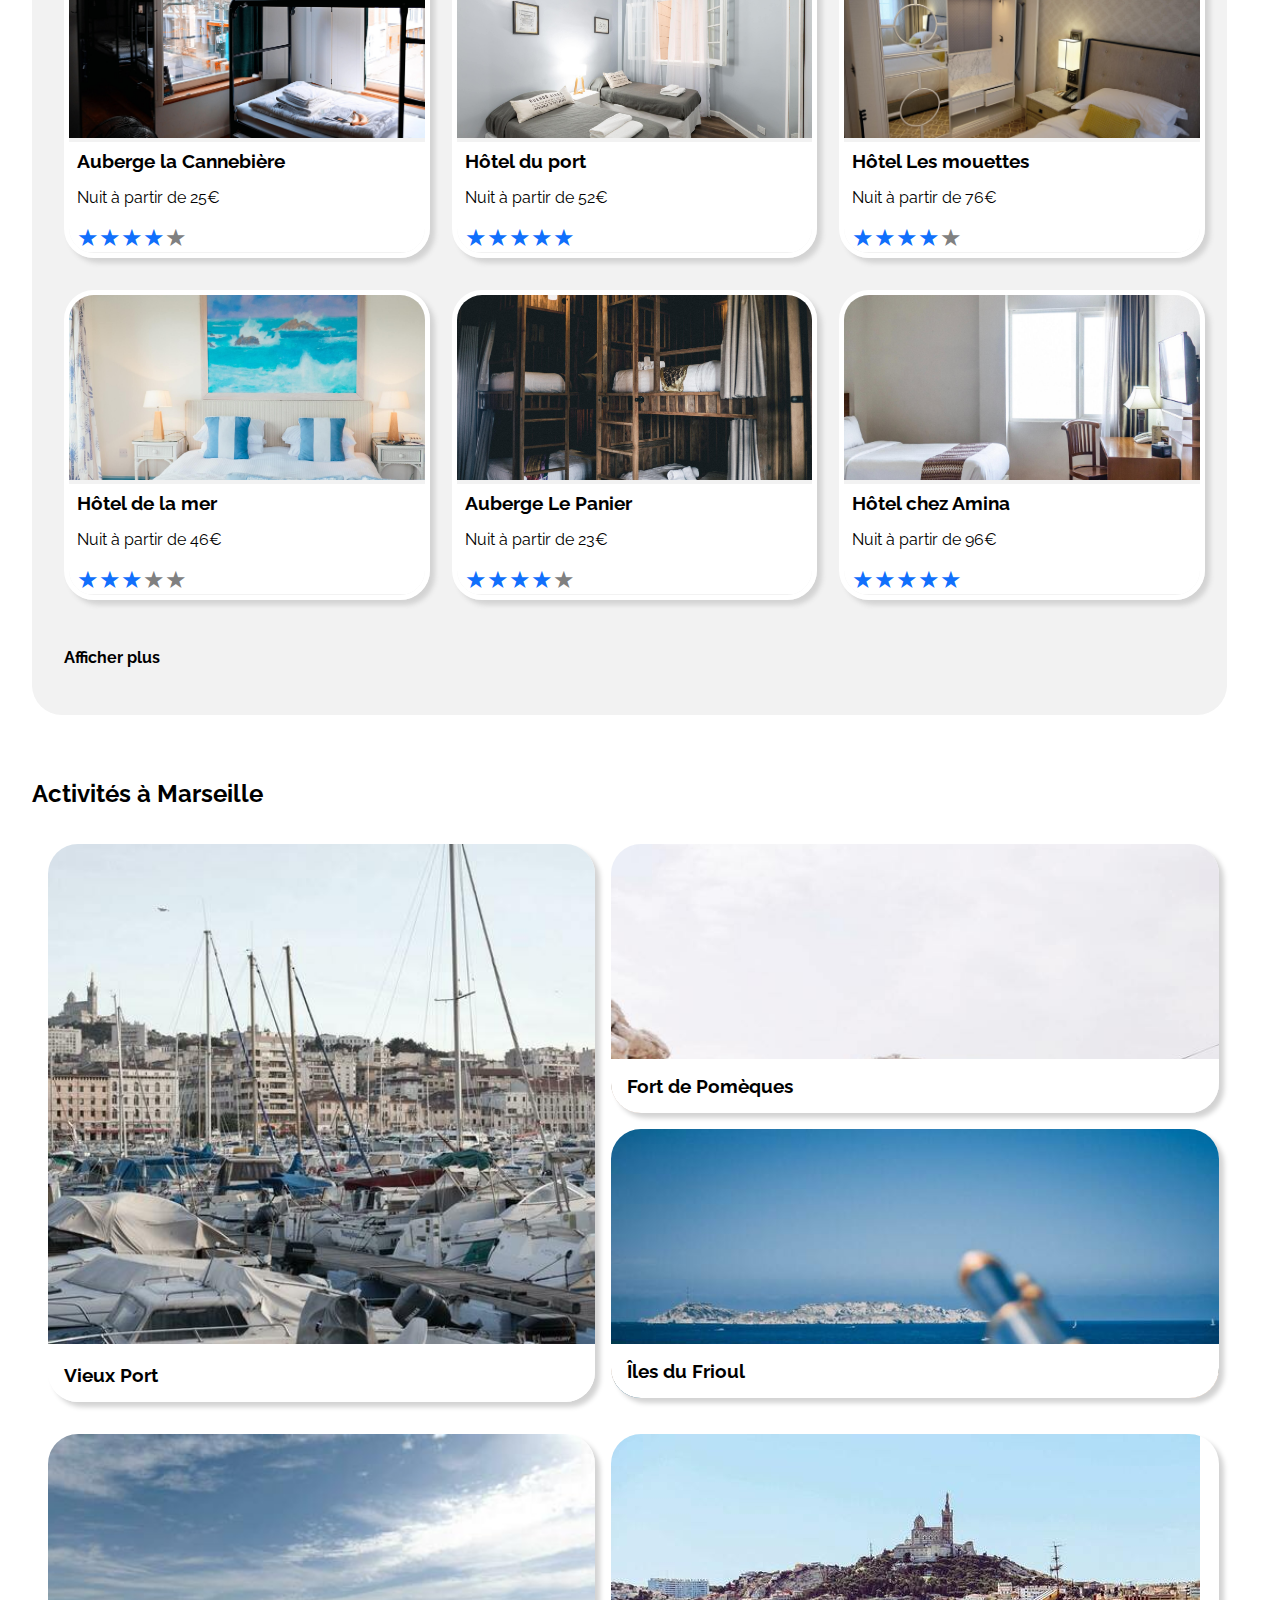
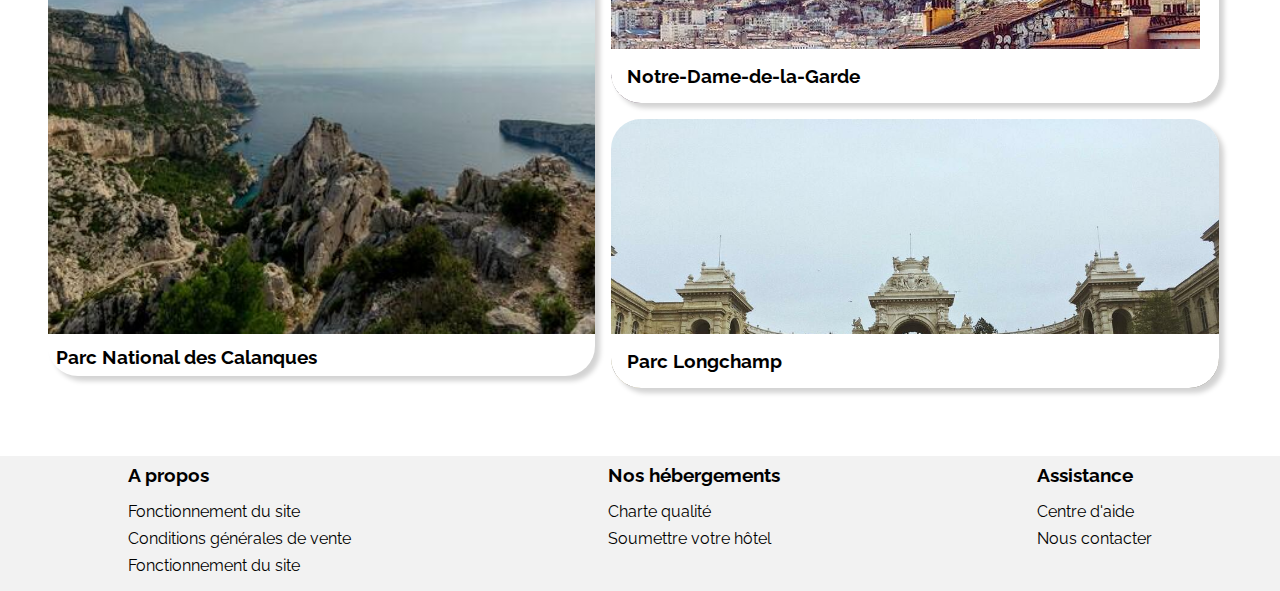
==== commit 70eb4074: "Reservia v1" ====
--- a/index.html
+++ b/index.html
@@ -223,7 +223,7 @@
                     <div class="activitiesSmall">
                         <a href="#act02">
                             <div class="activitiesImgSmall">
-                                <img src="img/activity/paul-hermann-QFTrLdQIRhI-unsplash.jpg" alt="house">
+                                <img class="position" src="img/activity/paul-hermann-QFTrLdQIRhI-unsplash.jpg" alt="house">
                             </div>
                             <div class="descriptionAct">
                                 <h3>Fort de Pomèques</h3>
--- a/css/main.css
+++ b/css/main.css
@@ -262,6 +262,11 @@
     background-color:transparent;
 }
 
+.mainHouseImg{
+    height:185px;
+    width:100%;
+}
+
 .descriptionMainHouse {
     position:relative;
     background-color:white;
@@ -296,10 +301,8 @@
 }
 
 .trendHouseImg {
-    max-width: 100%;
+    width: 100%;
     height: 200px;
-    object-fit: cover;
-    object-position: 20% ;
 }
 
 .activity {
@@ -334,6 +337,9 @@
     background-color: white;
     vertical-align:middle;
 }
+.position{
+    object-position:0 -150px;
+}
 
 /*Tablet*/
 @media (max-width: 1400px) {
@@ -352,6 +358,10 @@
     }
     .containerAct {
         width: 50%;
+    }
+
+    .position {
+        object-position: 0 -200px;
     }
 }
 
@@ -444,7 +454,6 @@
 
     .housing {
         display: flex;
-        flex-wrap: wrap-reverse;
     }
 
     .mainHousing h2 {
@@ -454,14 +463,15 @@
     .mainHousing {
         display: block;
         width: 100%;
-        padding:1rem;
         background-color: white;
+        padding:0;
     }
 
     .mainHouse {
-        width: 100%;
-        height:275px;
+        width: 95%;
+        height:300px;
         margin-bottom:2rem;
+        
     }
 
     .descriptionMainHouse{
